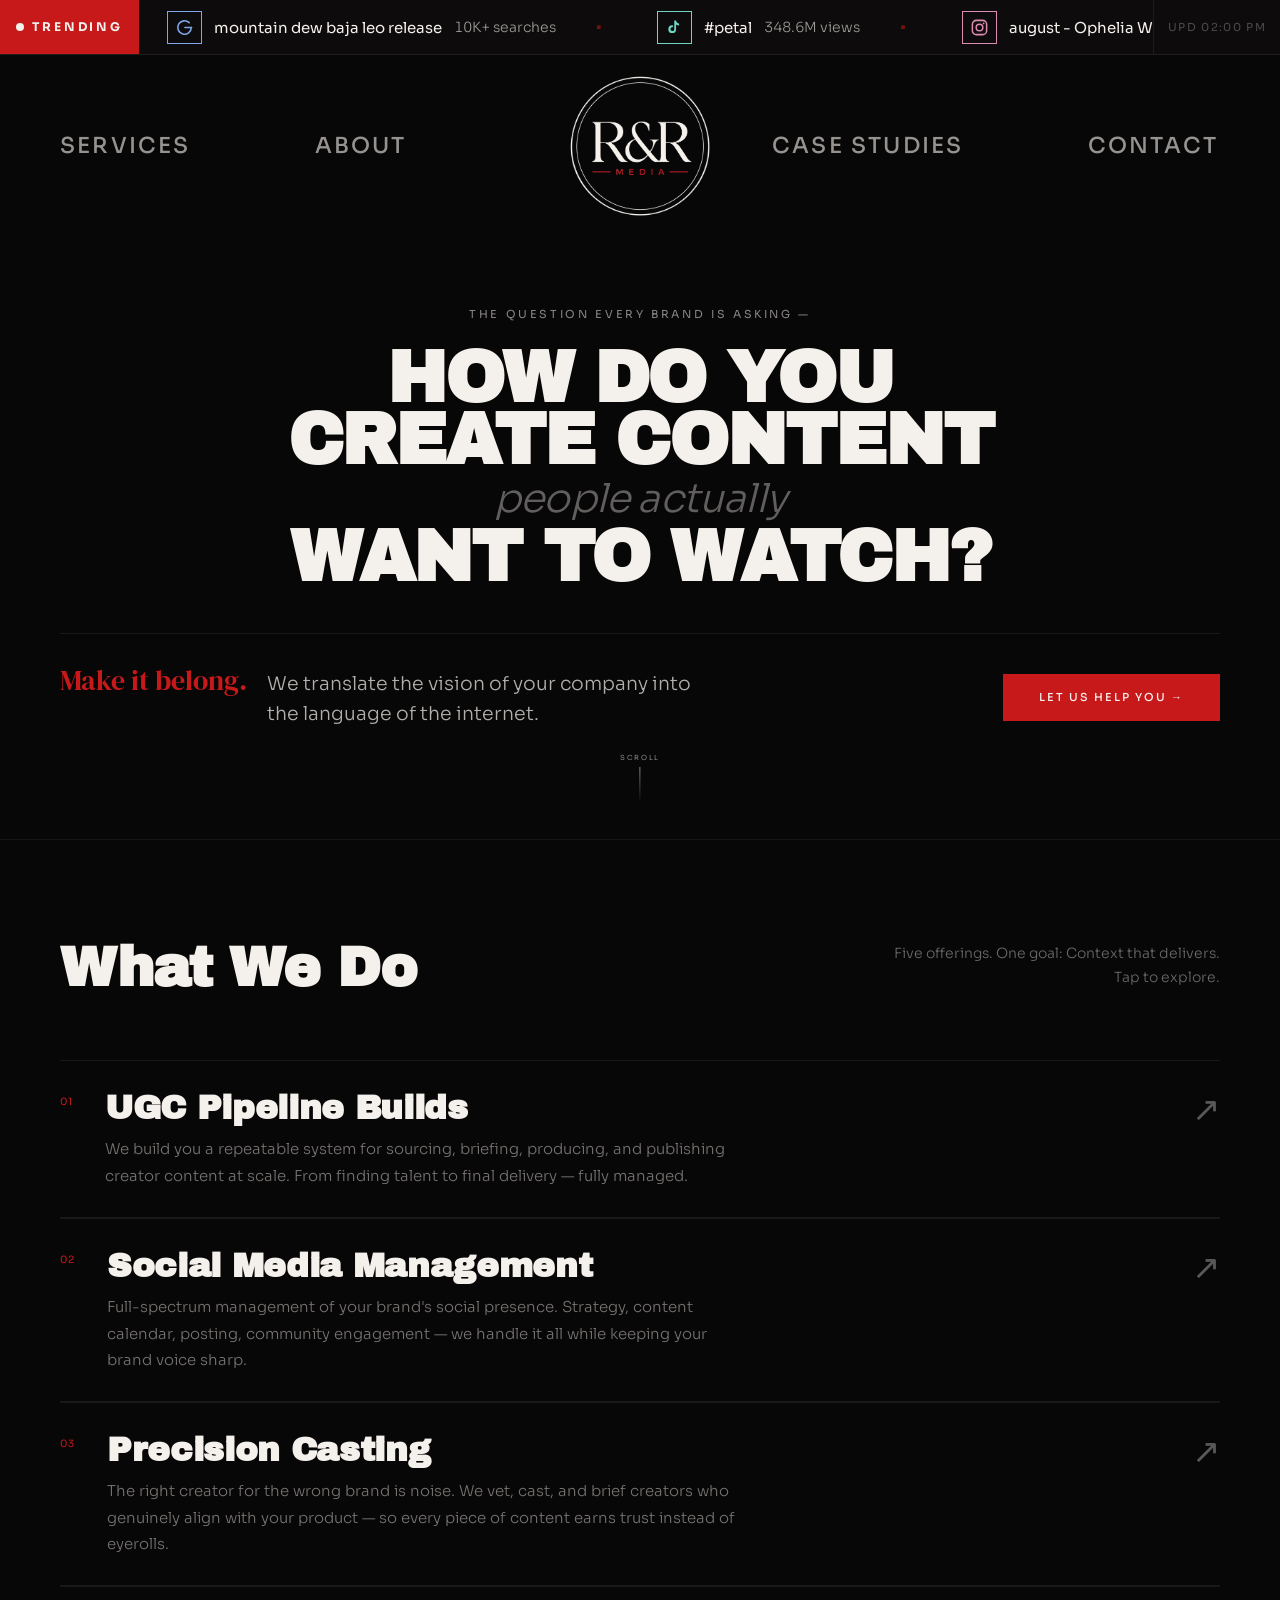
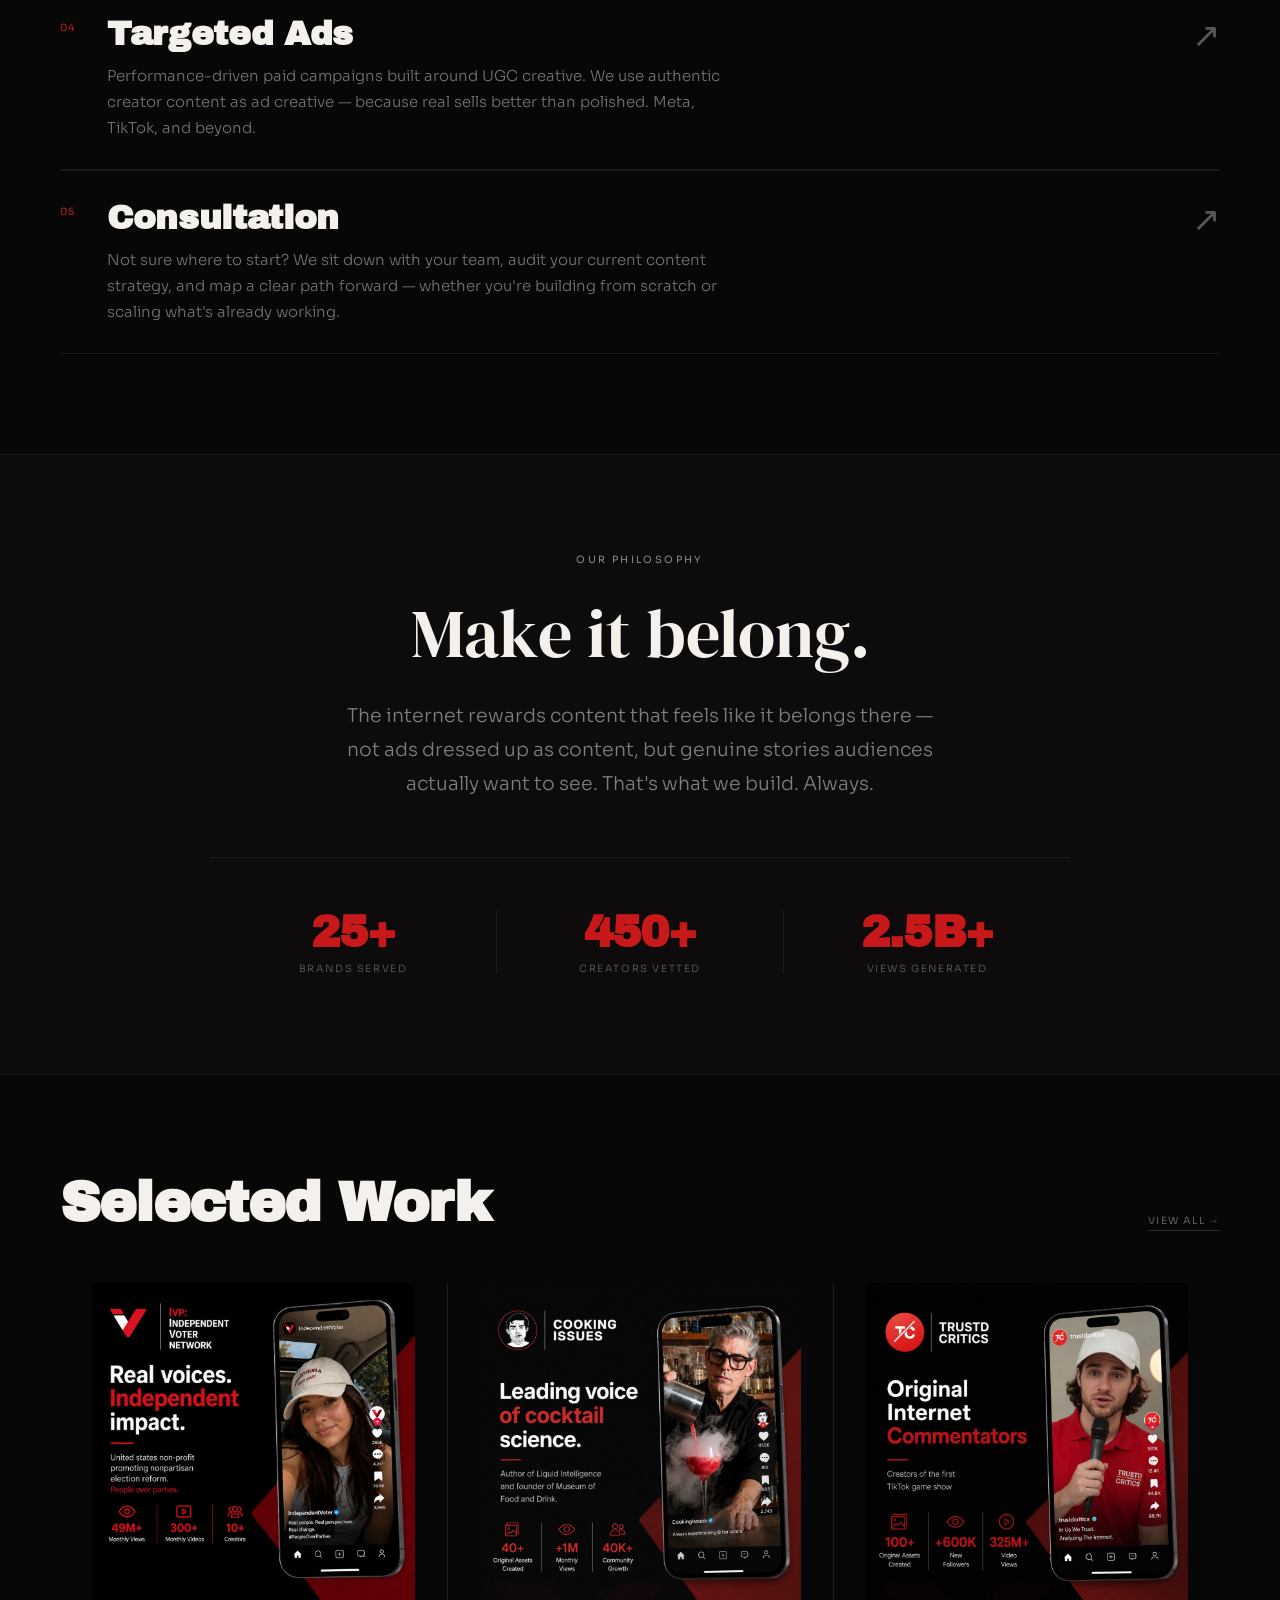
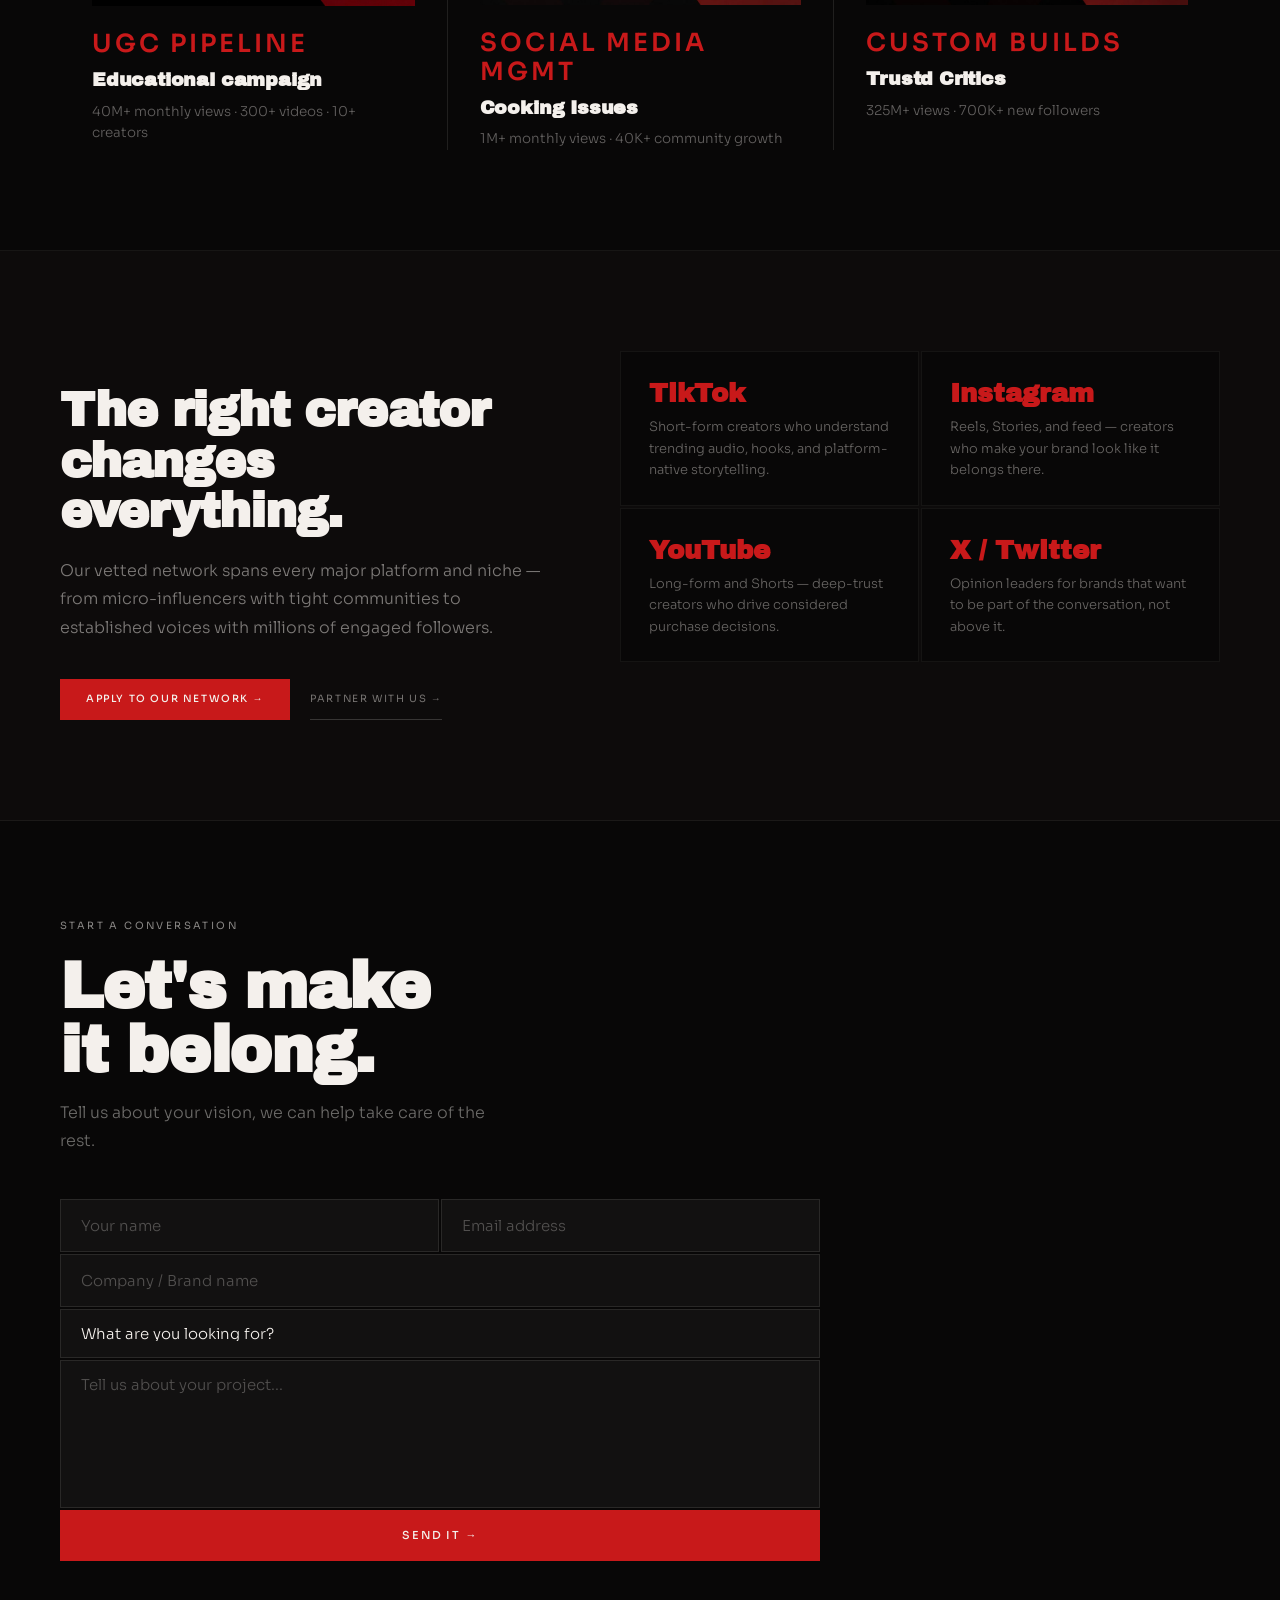
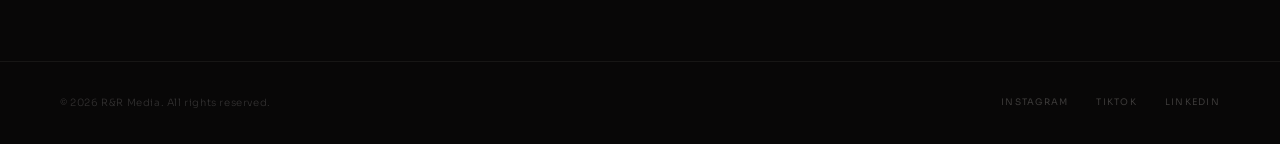
==== index2.html @ f245e3ba "Add files via upload" ====
<!DOCTYPE html>
<html lang="en">
<head>
<meta charset="utf-8">
<meta name="viewport" content="width=device-width, initial-scale=1">
<title>R&amp;R Media — Content people actually want to watch</title>
<meta name="description" content="R&amp;R Media builds UGC pipelines, manages social presence, casts creators, and runs performance ads for brands that want content people actually watch.">
<link rel="stylesheet" href="css/styles.css">
<link rel="stylesheet" href="css/home.css">
<link rel="stylesheet" href="css/home2.css">
</head>
<body>

<!-- ── Trending ticker (filled from trends/feed.json by js/app.js) ────────── -->
<div class="ttk-bar" role="marquee" aria-label="Trending topics ticker">
  <div class="ttk-label"><span class="ttk-dot"></span><span>TRENDING</span></div>
  <div class="ttk-window"><div class="ttk-track"></div></div>
  <div class="ttk-upd">LIVE</div>
</div>

<!-- ── Nav ────────────────────────────────────────────────────────────────── -->
<nav id="rr-nav">
  <div class="rr-navgrp">
    <a href="services.html" class="rrnav-link"><span class="rrnav-roll"><span>Services</span><span aria-hidden="true">Services</span></span></a>
    <a href="#about" class="rrnav-link"><span class="rrnav-roll"><span>About</span><span aria-hidden="true">About</span></span></a>
  </div>

  <a href="#home" class="rr-nav-logo" aria-label="R&amp;R Media — home">
    <img src="assets/rr-badge.png" alt="R&amp;R Media" class="rr-logo-static">
    <img src="assets/rr-badge-inv.png" alt="" class="rr-logo-inv">
    <img src="assets/rr-badge-flat.png" alt="" class="rr-logo-flat">
  </a>

  <div class="rr-navgrp">
    <a href="#work" class="rrnav-link"><span class="rrnav-roll"><span>Case Studies</span><span aria-hidden="true">Case Studies</span></span></a>
    <a href="#contact" class="rrnav-link"><span class="rrnav-roll"><span>Contact</span><span aria-hidden="true">Contact</span></span></a>
  </div>

  <button id="rr-menu-btn" aria-label="Menu">
    <span class="rr-bar"></span><span class="rr-bar"></span><span class="rr-bar"></span>
  </button>
</nav>

<div id="rr-mobile-menu">
  <a href="services.html" class="rr-mm-link">Services</a>
  <a href="#about" class="rr-mm-link">About</a>
  <a href="#work" class="rr-mm-link">Case Studies</a>
  <a href="#creators" class="rr-mm-link">Creators</a>
  <a href="#contact" class="rr-mm-link rr-mm-cta">Get in touch</a>
</div>

<div class="rr-navpad"></div>

<!-- ── Hero ───────────────────────────────────────────────────────────────── -->
<section id="home">
  <div class="hero-grid">
    <div>
      <div class="hero-statement" data-reveal>We translate</div>
      <div class="hero-statement" data-reveal data-d="1">the vision of your</div>
      <div class="hero-statement" data-reveal data-d="2">company into the</div>
      <div class="hero-statement" data-reveal data-d="3"><span class="ans-hi">language</span> of the <span class="ans-hi">internet.</span></div>
    </div>
  </div>

  <div class="rr-ansrow" data-reveal data-d="5">
    <div class="ans-copy">
      <span class="ans-lede">Make it belong.</span>
      <span class="ans-sub">Content people actually want to watch &mdash; built, cast, and managed end to end.</span>
    </div>
    <a href="#contact" class="btn-red">Let us help you →</a>
  </div>

  <div class="scroll-cue"><span>Scroll</span><i></i></div>
</section>

<!-- ── Services ───────────────────────────────────────────────────────────── -->
<section id="services" class="sec">
  <div class="sec-head" data-reveal>
    <h2>What We Do</h2>
    <p>Five offerings. One goal: Context that delivers.<br>Tap to explore.</p>
  </div>

  <a href="services.html#ugc-pipeline" class="svc-link">
    <div class="svc-row" data-reveal>
      <span class="svc-num">01</span>
      <div style="flex:1;">
        <div class="svc-title">UGC Pipeline Builds</div>
        <div class="svc-desc">We build you a repeatable system for sourcing, briefing, producing, and publishing creator content at scale. From finding talent to final delivery — fully managed.
          <span class="svc-tap">Tap to explore <span style="font-size:14px;">↗</span></span>
        </div>
      </div>
      <span class="svc-arrow">↗</span>
    </div>
  </a>

  <a href="services.html#social-media" class="svc-link">
    <div class="svc-row" data-reveal data-d="1">
      <span class="svc-num">02</span>
      <div style="flex:1;">
        <div class="svc-title">Social Media Management</div>
        <div class="svc-desc">Full-spectrum management of your brand's social presence. Strategy, content calendar, posting, community engagement — we handle it all while keeping your brand voice sharp.
          <span class="svc-tap">Tap to explore <span style="font-size:14px;">↗</span></span>
        </div>
      </div>
      <span class="svc-arrow">↗</span>
    </div>
  </a>

  <a href="services.html#casting" class="svc-link">
    <div class="svc-row" data-reveal data-d="2">
      <span class="svc-num">03</span>
      <div style="flex:1;">
        <div class="svc-title">Precision Casting</div>
        <div class="svc-desc">The right creator for the wrong brand is noise. We vet, cast, and brief creators who genuinely align with your product — so every piece of content earns trust instead of eyerolls.
          <span class="svc-tap">Tap to explore <span style="font-size:14px;">↗</span></span>
        </div>
      </div>
      <span class="svc-arrow">↗</span>
    </div>
  </a>

  <a href="services.html#targeted-ads" class="svc-link">
    <div class="svc-row" data-reveal data-d="3">
      <span class="svc-num">04</span>
      <div style="flex:1;">
        <div class="svc-title">Targeted Ads</div>
        <div class="svc-desc">Performance-driven paid campaigns built around UGC creative. We use authentic creator content as ad creative — because real sells better than polished. Meta, TikTok, and beyond.
          <span class="svc-tap">Tap to explore <span style="font-size:14px;">↗</span></span>
        </div>
      </div>
      <span class="svc-arrow">↗</span>
    </div>
  </a>

  <a href="services.html#consultation" class="svc-link">
    <div class="svc-row" data-reveal data-d="4">
      <span class="svc-num">05</span>
      <div style="flex:1;">
        <div class="svc-title">Consultation</div>
        <div class="svc-desc">Not sure where to start? We sit down with your team, audit your current content strategy, and map a clear path forward — whether you're building from scratch or scaling what's already working.
          <span class="svc-tap">Tap to explore <span style="font-size:14px;">↗</span></span>
        </div>
      </div>
      <span class="svc-arrow">↗</span>
    </div>
  </a>
</section>

<!-- ── Manifesto ──────────────────────────────────────────────────────────── -->
<section id="about" class="sec sec--panel">
  <div class="manifesto">
    <div class="eyebrow" data-reveal style="margin-bottom:32px;">Our Philosophy</div>
    <div class="rr-mhead" data-reveal data-d="1">Make it belong.</div>
    <div class="manifesto-body" data-reveal data-d="2">The internet rewards content that feels like it belongs there — not ads dressed up as content, but genuine stories audiences actually want to see. That's what we build. Always.</div>
    <div class="rr-stats" data-reveal data-d="3">
      <div><div class="stat-n">25+</div><div class="stat-l">Brands Served</div></div>
      <div><div class="stat-n">450+</div><div class="stat-l">Creators Vetted</div></div>
      <div><div class="stat-n">2.5B+</div><div class="stat-l">Views Generated</div></div>
    </div>
  </div>
</section>

<!-- ── Selected work ──────────────────────────────────────────────────────── -->
<section id="work" class="sec">
  <div class="work-head" data-reveal>
    <h2>Selected Work</h2>
    <a href="#contact" class="work-all">View all →</a>
  </div>

  <div class="rr-wgrid">
    <div class="work-card" data-reveal>
      <div class="work-shot"><img src="assets/work-ivp.jpg" alt="IVP — every voter deserves a voice that matters"></div>
      <div class="work-meta">
        <div class="work-kicker">UGC Pipeline</div>
        <div class="work-name">Educational campaign</div>
        <div class="work-stats">40M+ monthly views · 300+ videos · 10+ creators</div>
      </div>
    </div>

    <div class="work-card" data-reveal data-d="1">
      <div class="work-shot"><img src="assets/work-cooking-issues.jpg" alt="Cooking Issues — leading voice of cocktail science"></div>
      <div class="work-meta">
        <div class="work-kicker">Social Media Mgmt</div>
        <div class="work-name">Cooking Issues</div>
        <div class="work-stats">1M+ monthly views · 40K+ community growth</div>
      </div>
    </div>

    <div class="work-card" data-reveal data-d="2">
      <div class="work-shot"><img src="assets/work-trustd-critics.jpg" alt="Trustd Critics — original internet commentators"></div>
      <div class="work-meta">
        <div class="work-kicker">Custom Builds</div>
        <div class="work-name">Trustd Critics</div>
        <div class="work-stats">325M+ views · 700K+ new followers</div>
      </div>
    </div>
  </div>
</section>

<!-- ── Creator network ────────────────────────────────────────────────────── -->
<section id="creators" class="sec sec--panel">
  <div class="rr-creators">
    <div class="creators-copy">
      <div class="eyebrow" data-reveal style="margin-bottom:24px;">Creator Network</div>
      <div class="creators-head" data-reveal data-d="1">The right creator<br>changes everything.</div>
      <div class="creators-body" data-reveal data-d="2">Our vetted network spans every major platform and niche — from micro-influencers with tight communities to established voices with millions of engaged followers.</div>
      <div class="creators-cta" data-reveal data-d="3">
        <a href="#contact" data-audience="creator" class="btn-red btn-red--sm">Apply to our network →</a>
        <a href="#contact" data-audience="creator" class="btn-ghost">Partner with us →</a>
      </div>
    </div>

    <div class="rr-pgrid" data-reveal>
      <div class="platform-tile">
        <h3>TikTok</h3>
        <p>Short-form creators who understand trending audio, hooks, and platform-native storytelling.</p>
      </div>
      <div class="platform-tile">
        <h3>Instagram</h3>
        <p>Reels, Stories, and feed — creators who make your brand look like it belongs there.</p>
      </div>
      <div class="platform-tile">
        <h3>YouTube</h3>
        <p>Long-form and Shorts — deep-trust creators who drive considered purchase decisions.</p>
      </div>
      <div class="platform-tile">
        <h3>X / Twitter</h3>
        <p>Opinion leaders for brands that want to be part of the conversation, not above it.</p>
      </div>
    </div>
  </div>
</section>

<!-- ── Contact ────────────────────────────────────────────────────────────── -->
<section id="contact" class="sec">
  <div class="contact-wrap">
    <div class="eyebrow" id="ct-eyebrow" data-reveal>Start a conversation</div>
    <div class="contact-head" id="ct-head" data-reveal data-d="1">Let's make<br>it belong.</div>
    <div class="contact-body" id="ct-body" data-reveal data-d="2">Tell us about your vision, we can help take care of the rest.</div>

    <form id="contact-form" data-reveal data-d="3" method="post" action="#">
      <div class="rr-frow">
        <input type="text" id="ct-name" name="name" placeholder="Your name">
        <input type="email" name="email" placeholder="Email address">
      </div>
      <input type="text" id="ct-org" name="company" placeholder="Company / Brand name">
      <select id="ct-select" name="interest">
        <option value="" disabled selected>What are you looking for?</option>
        <option>UGC Pipeline Build</option>
        <option>Social Media Management</option>
        <option>Precision Casting</option>
        <option>Targeted Ads</option>
        <option>Consultation</option>
        <option>Something else</option>
      </select>
      <textarea id="ct-message" name="message" placeholder="Tell us about your project..."></textarea>

      <!-- Which CTA sent them here — filled by js/app.js -->
      <input type="hidden" id="lead_cta" name="lead_cta">
      <input type="hidden" id="lead_section" name="lead_section">
      <input type="hidden" id="lead_page" name="lead_page">
      <input type="hidden" id="lead_clicked_at" name="lead_clicked_at">
      <input type="hidden" id="lead_entry" name="lead_entry">
      <input type="hidden" id="lead_audience" name="lead_audience" value="brand">

      <button type="submit" id="ct-submit" class="btn-red">Send it →</button>
    </form>
  </div>
</section>

<!-- ── Footer ─────────────────────────────────────────────────────────────── -->
<footer>
  <span class="footer-copy">© 2026 R&amp;R Media. All rights reserved.</span>
  <div class="footer-social">
    <a href="#">Instagram</a>
    <a href="#">TikTok</a>
    <a href="#">LinkedIn</a>
  </div>
</footer>

<script src="js/ab.js"></script>
<script src="js/app.js"></script>
</body>
</html>
---- css/styles.css ----
/* ==========================================================================
   R&R Media — shared styles (base, ticker, nav, reveal, forms)
   Fonts: Archivo Black (display), Sora (UI/body), DM Serif Display (accent)
   Palette: #080707 bg · #0D0B0B panel · #F4F0EC text · #C8191A red
   ========================================================================== */

@import url('https://fonts.googleapis.com/css2?family=Archivo+Black&family=Sora:wght@300;400;500;600;700;800&family=DM+Serif+Display&display=swap');

*, *::before, *::after { margin: 0; padding: 0; box-sizing: border-box; }

html { scroll-behavior: smooth; }
body { background: #080707; color: #F4F0EC; overflow-x: hidden; }

/* Anchor targets clear the fixed ticker + nav */
section[id], .svc-item[id] { scroll-margin-top: 140px; }
@media (max-width: 767px) { section[id], .svc-item[id] { scroll-margin-top: 110px; } }

a { color: #C8191A; text-decoration: none; }
a:hover { color: #E01F20; }

/* ── Trending ticker ─────────────────────────────────────────────────────── */
.ttk-bar {
  position: fixed; top: 0; left: 0; right: 0; z-index: 200;
  display: flex; align-items: stretch; height: 55px;
  background: #0D0B0B; border-bottom: 1px solid rgba(244,240,236,0.08); overflow: hidden;
}
.ttk-label {
  display: flex; align-items: center; gap: 8px; padding: 0 16px;
  background: #C8191A; flex-shrink: 0; z-index: 2;
  font: 700 12px/1 'Sora', sans-serif; letter-spacing: 0.24em; color: #F4F0EC;
}
.ttk-dot { width: 8px; height: 8px; border-radius: 50%; background: #F4F0EC; animation: ttkPulse 1.6s ease-in-out infinite; }
.ttk-window { position: relative; flex: 1; overflow: hidden; }
.ttk-track {
  position: absolute; top: 0; left: 0; height: 100%;
  display: flex; align-items: center; white-space: nowrap; will-change: transform;
  animation: tickerMove 60s linear infinite;
}
.ttk-item { display: inline-flex; align-items: center; gap: 12px; padding: 0 28px; text-decoration: none; color: #F4F0EC; }
.ttk-icon { display: inline-flex; align-items: center; justify-content: center; padding: 6px 7px; border: 1px solid currentColor; }
.ttk-title { font: 400 15px/1 'Sora', sans-serif; color: #F4F0EC; transition: color 0.2s; }
.ttk-traffic { font: 300 14px/1 'Sora', sans-serif; color: rgba(244,240,236,0.62); font-variant-numeric: tabular-nums; }
.ttk-sep { color: rgba(200,25,26,0.55); font-size: 15px; padding-left: 28px; }
.ttk-upd {
  display: flex; align-items: center; padding: 0 14px; z-index: 2; background: #0D0B0B;
  border-left: 1px solid rgba(244,240,236,0.08); color: rgba(244,240,236,0.28);
  font: 400 11px/1 'Sora', sans-serif; letter-spacing: 0.12em; white-space: nowrap;
}
.ttk-bar:hover .ttk-track { animation-play-state: paused; }
.ttk-item:hover .ttk-title { color: #C8191A; }
@keyframes tickerMove { from { transform: translateX(0); } to { transform: translateX(-50%); } }
@keyframes ttkPulse { 0%, 100% { opacity: 1; } 50% { opacity: 0.25; } }
@media (max-width: 640px) { .ttk-upd { display: none; } }
@media (prefers-reduced-motion: reduce) { .ttk-track, .ttk-dot { animation: none !important; } }

/* ── Nav ─────────────────────────────────────────────────────────────────── */
#rr-nav {
  position: fixed; top: 55px; left: 0; right: 0; z-index: 50;
  display: grid; grid-template-columns: 1fr 1fr auto 1fr 1fr; align-items: center;
  padding: 20px 60px; border-bottom: 1px solid transparent;
  background: transparent; backdrop-filter: none;
  transition: background 0.35s, backdrop-filter 0.35s, border-color 0.35s;
}
#rr-nav.rr-solid {
  background: rgba(8,7,7,0.96); backdrop-filter: blur(16px);
  border-bottom-color: rgba(244,240,236,0.06);
}
.rr-navgrp { display: contents; }
#rr-nav > .rr-navgrp > .rrnav-link { justify-self: center; }
#rr-nav > .rr-navgrp:first-of-type > .rrnav-link:first-child { justify-self: start; }
#rr-nav > .rr-navgrp:first-of-type > .rrnav-link:last-child { justify-self: start; }
#rr-nav > .rr-navgrp:last-of-type > .rrnav-link:first-child { justify-self: end; }
#rr-nav > .rr-navgrp:last-of-type > .rrnav-link:last-child { justify-self: end; }

.rrnav-link { white-space: nowrap; font: 500 22px/1 'Sora', sans-serif; letter-spacing: 0.1em; text-transform: uppercase; text-decoration: none; }
.rrnav-roll { position: relative; display: inline-block; overflow: hidden; height: 1em; line-height: 1; vertical-align: bottom; padding-right: 2px; }
.rrnav-roll span { display: block; color: rgba(244,240,236,0.6); transition: transform 0.44s cubic-bezier(0.76,0,0.24,1); }
.rrnav-roll span:last-child { position: absolute; top: 100%; left: 0; color: #C8191A; }
.rrnav-link:hover .rrnav-roll span { transform: translateY(-100%); }

.rrnav-btn {
  font: 500 16px/1 'Sora', sans-serif; letter-spacing: 0.1em; text-transform: uppercase;
  color: #F4F0EC; background: #C8191A; padding: 12px 26px; text-decoration: none;
  display: inline-block; box-shadow: inset 0 0 0 1px #C8191A;
  transition: background 0.2s, color 0.2s, box-shadow 0.2s;
}
.rrnav-btn:hover { background: #F4F0EC; color: #C8191A; }
.rrnav-btn:active { transform: scale(0.97); }

/* Centre badge: full ring at rest, ringless wordmark once scrolling starts */
.rr-nav-logo {
  position: relative; display: block; width: 142px; height: 142px; flex-shrink: 0;
  text-decoration: none; user-select: none;
  transition: width 0.35s cubic-bezier(0.2,0.7,0.2,1), height 0.35s cubic-bezier(0.2,0.7,0.2,1);
}
.rr-nav-logo img { position: absolute; inset: 0; width: 100%; height: 100%; object-fit: contain; }
.rr-logo-static { z-index: 2; transition: opacity 0.3s ease; }
.rr-logo-inv { z-index: 3; opacity: 0; transition: opacity 0.3s ease; }
.rr-logo-flat { z-index: 4; opacity: 0; transition: opacity 0.3s ease; pointer-events: none; }
.rr-nav-logo:hover .rr-logo-static { opacity: 0; }
.rr-nav-logo:hover .rr-logo-inv { opacity: 1; }
#rr-nav.rr-shrunk .rr-nav-logo { width: 95px; height: 53px; }
#rr-nav.rr-shrunk .rr-logo-static, #rr-nav.rr-shrunk .rr-logo-inv { opacity: 0; }
#rr-nav.rr-shrunk .rr-logo-flat { opacity: 1; }

#rr-menu-btn {
  display: none; flex-direction: column; justify-content: center; gap: 5px;
  width: 32px; height: 32px; background: none; border: none; cursor: pointer; padding: 0;
}
#rr-menu-btn .rr-bar { display: block; width: 24px; height: 2px; background: #F4F0EC; transition: transform 0.3s, opacity 0.3s; }
#rr-menu-btn.is-open .rr-bar:nth-child(1) { transform: translateY(7px) rotate(45deg); }
#rr-menu-btn.is-open .rr-bar:nth-child(2) { opacity: 0; }
#rr-menu-btn.is-open .rr-bar:nth-child(3) { transform: translateY(-7px) rotate(-45deg); }

#rr-mobile-menu {
  position: fixed; inset: 0; z-index: 49; background: rgba(8,7,7,0.98); backdrop-filter: blur(20px);
  display: flex; flex-direction: column; align-items: center; justify-content: center; gap: 8px;
  opacity: 0; pointer-events: none; transition: opacity 0.3s ease;
}
#rr-mobile-menu.is-open { opacity: 1; pointer-events: auto; }
.rr-mm-link { font: 900 34px/1.3 'Archivo Black', sans-serif; color: #F4F0EC; text-decoration: none; letter-spacing: -0.01em; transition: color 0.2s; }
.rr-mm-link:hover { color: #C8191A; }
.rr-mm-cta { margin-top: 20px; font: 500 12px/1 'Sora', sans-serif; letter-spacing: 0.16em; text-transform: uppercase; color: #F4F0EC; background: #C8191A; padding: 18px 40px; }

@media (max-width: 1250px) {
  #rr-nav { padding: 14px 20px; display: flex; justify-content: center; }
  #rr-menu-btn { position: absolute; right: 20px; top: 50%; transform: translateY(-50%); }
  .rr-navgrp { display: none !important; }
  .rr-nav-logo { width: 105px; height: 105px; }
  #rr-nav.rr-shrunk .rr-nav-logo { width: 71px; height: 40px; }
  #rr-menu-btn { display: flex; }
}

/* Space under the fixed ticker + nav */
.rr-navpad { height: 120px; flex-shrink: 0; }

/* ── Scroll reveal ───────────────────────────────────────────────────────── */
[data-reveal] { opacity: 0; transform: translateY(24px); transition: opacity 0.85s ease, transform 0.85s ease; }
[data-reveal].revealed { opacity: 1; transform: translateY(0); }
[data-reveal][data-d="1"] { transition-delay: 0.1s; }
[data-reveal][data-d="2"] { transition-delay: 0.2s; }
[data-reveal][data-d="3"] { transition-delay: 0.3s; }
[data-reveal][data-d="4"] { transition-delay: 0.4s; }
[data-reveal][data-d="5"] { transition-delay: 0.5s; }
@media (prefers-reduced-motion: reduce) {
  [data-reveal] { opacity: 1 !important; transform: none !important; transition: none !important; }
}

/* ── Buttons, forms, footer ──────────────────────────────────────────────── */
.btn-red {
  font: 500 11px/1 'Sora', sans-serif; letter-spacing: 0.18em; text-transform: uppercase;
  color: #F4F0EC; background: #C8191A; padding: 18px 36px; text-decoration: none;
  display: inline-flex; align-items: center; justify-content: center;
  width: auto; white-space: nowrap; border: none; cursor: pointer;
  transition: background 0.2s, transform 0.15s;
}
.btn-red:hover { background: #E01F20; color: #F4F0EC; }
.btn-red:active { transform: scale(0.97); }

input, textarea, select {
  background: rgba(244,240,236,0.04); border: 1px solid rgba(244,240,236,0.1); color: #F4F0EC;
  font: 300 15px/1 'Sora', sans-serif; padding: 16px 20px; width: 100%;
  outline: none; appearance: none; border-radius: 0; transition: border-color 0.2s;
}
input:focus, textarea:focus, select:focus { border-color: rgba(200,25,26,0.5); }
input::placeholder, textarea::placeholder { color: rgba(244,240,236,0.28); }
select option { background: #0F0D0D; color: #F4F0EC; }

footer { padding: 36px 60px; display: flex; align-items: center; justify-content: space-between; gap: 24px; }
.footer-mark { font: 400 14px/1 'DM Serif Display', serif; color: rgba(244,240,236,0.35); }
.footer-mark .flip { display: inline-block; transform: scaleX(-1); }
.footer-copy { font: 300 10px/1 'Sora', sans-serif; color: rgba(244,240,236,0.18); letter-spacing: 0.06em; }
.footer-social { display: flex; gap: 28px; }
.footer-social a {
  font: 400 9px/1 'Sora', sans-serif; letter-spacing: 0.14em; text-transform: uppercase;
  color: rgba(244,240,236,0.22); text-decoration: none; transition: color 0.2s;
}
.footer-social a:hover { color: #F4F0EC; }

@media (max-width: 767px) {
  footer { flex-direction: column; align-items: flex-start; gap: 16px; padding: 24px 20px; }
}
---- css/home.css ----
/* ==========================================================================
   R&R Media — home page styles
   ========================================================================== */

/* ── Hero ────────────────────────────────────────────────────────────────── */
#home {
  min-height: calc(100vh - 180px);
  display: flex; flex-direction: column; justify-content: center;
  padding: 140px 60px 60px; position: relative;
  border-bottom: 1px solid rgba(244,240,236,0.06);
}
.hero-grid { display: block; text-align: center; }
.hero-eyebrow {
  font: 400 11px/1 'Sora', sans-serif; letter-spacing: 0.24em; text-transform: uppercase;
  color: rgba(244,240,236,0.55); margin-bottom: 28px;
}
.rr-h1 {
  font: 900 clamp(48px,5.6vw,132px)/0.86 'Archivo Black', sans-serif;
  color: #F4F0EC; letter-spacing: -0.03em; text-transform: uppercase;
}
.rr-italic {
  font: 300 clamp(28px,3.1vw,74px)/0.9 'Sora', sans-serif;
  color: rgba(244,240,236,0.38); letter-spacing: -0.02em; font-style: italic; margin-top: 10px;
}

.rr-ansrow {
  margin-top: 44px; display: flex; align-items: center; justify-content: space-between;
  padding-top: 32px; border-top: 1px solid rgba(244,240,236,0.08);
}
.rr-ansrow .ans-copy { display: flex; align-items: baseline; gap: 20px; flex-wrap: wrap; }
.ans-lede { font: 400 28px/1 'DM Serif Display', serif; color: #C8191A; }
.ans-sub { font: 300 19px/1.6 'Sora', sans-serif; color: rgba(244,240,236,0.72); max-width: 430px; }

.scroll-cue {
  position: absolute; bottom: 36px; left: 50%; transform: translateX(-50%);
  display: flex; flex-direction: column; align-items: center; gap: 6px; pointer-events: none;
}
.scroll-cue span { font: 400 7px/1 'Sora', sans-serif; letter-spacing: 0.22em; text-transform: uppercase; color: rgba(244,240,236,0.55); }
.scroll-cue i { width: 1px; height: 36px; background: linear-gradient(to bottom, rgba(244,240,236,0.55), transparent); }

/* ── Section furniture ───────────────────────────────────────────────────── */
.sec { padding: 100px 60px; border-bottom: 1px solid rgba(244,240,236,0.06); }
.sec--panel { background: #0D0B0B; }
.sec-head { display: flex; align-items: flex-end; justify-content: space-between; gap: 40px; margin-bottom: 64px; }
.sec-head h2 { font: 900 56px/1 'Archivo Black', sans-serif; color: #F4F0EC; letter-spacing: -0.02em; }
.sec-head p { font: 300 14px/1.7 'Sora', sans-serif; color: rgba(244,240,236,0.42); max-width: 360px; text-align: right; padding-bottom: 6px; }
.eyebrow { font: 400 10px/1 'Sora', sans-serif; letter-spacing: 0.24em; text-transform: uppercase; color: rgba(244,240,236,0.55); }

/* ── Services list ───────────────────────────────────────────────────────── */
.svc-link { text-decoration: none; display: block; }
.svc-row {
  padding: 28px 0; border-top: 1px solid rgba(244,240,236,0.07);
  display: flex; align-items: flex-start; gap: 32px;
  transition: opacity 0.2s; cursor: pointer;
}
.svc-row:last-of-type { border-bottom: 1px solid rgba(244,240,236,0.07); }
.svc-row:hover { opacity: 0.65; }
.svc-row:hover .svc-arrow { color: #C8191A; transform: translate(3px,-3px); }
.svc-num { font: 400 10px/1 'Sora', sans-serif; color: #C8191A; letter-spacing: 0.1em; flex-shrink: 0; padding-top: 8px; }
.svc-title { font: 900 34px/1.1 'Archivo Black', sans-serif; color: #F4F0EC; letter-spacing: -0.01em; margin-bottom: 10px; }
.svc-desc { font: 300 15px/1.75 'Sora', sans-serif; color: rgba(244,240,236,0.46); max-width: 640px; }
.svc-arrow { color: rgba(244,240,236,0.35); font-size: 34px; line-height: 1; flex-shrink: 0; padding-top: 4px; transition: color 0.2s, transform 0.25s; }
.svc-tap { display: none; }
@keyframes svcTapPulse { 0%,100% { opacity: 0.55; transform: translateX(0); } 50% { opacity: 1; transform: translateX(4px); } }
@media (max-width: 760px) {
  .svc-tap {
    display: inline-flex; align-items: center; gap: 7px; margin-top: 14px;
    font: 600 11px/1 'Sora', sans-serif; letter-spacing: 0.16em; text-transform: uppercase;
    color: #C8191A; animation: svcTapPulse 1.8s ease-in-out infinite;
  }
  .svc-arrow { display: none; }
}

/* ── Manifesto ───────────────────────────────────────────────────────────── */
.manifesto { max-width: 860px; margin: 0 auto; text-align: center; }
.rr-mhead { font: 400 68px/1.08 'DM Serif Display', serif; color: #F4F0EC; margin-bottom: 28px; }
.manifesto-body { font: 300 19px/1.8 'Sora', sans-serif; color: rgba(244,240,236,0.5); max-width: 600px; margin: 0 auto 56px; }
.rr-stats { display: flex; justify-content: center; border-top: 1px solid rgba(244,240,236,0.07); padding-top: 52px; }
.rr-stats > div { flex: 1; padding: 0 40px; border-right: 1px solid rgba(244,240,236,0.07); }
.rr-stats > div:last-child { border-right: none; }
.stat-n { font: 900 44px/1 'Archivo Black', sans-serif; color: #C8191A; letter-spacing: -0.02em; }
.stat-l { font: 400 10px/1 'Sora', sans-serif; letter-spacing: 0.16em; text-transform: uppercase; color: rgba(244,240,236,0.3); margin-top: 10px; }

/* ── Selected work ───────────────────────────────────────────────────────── */
.work-head { display: flex; align-items: flex-end; justify-content: space-between; margin-bottom: 52px; }
.work-head h2 { font: 900 56px/1 'Archivo Black', sans-serif; color: #F4F0EC; letter-spacing: -0.02em; }
.work-all {
  font: 400 10px/1 'Sora', sans-serif; letter-spacing: 0.14em; text-transform: uppercase;
  color: rgba(244,240,236,0.38); text-decoration: none; padding-bottom: 4px;
  border-bottom: 1px solid rgba(244,240,236,0.15);
}
.rr-wgrid { display: grid; grid-template-columns: 1fr 1fr 1fr; gap: 0; }
.work-card { display: flex; flex-direction: column; padding: 0 32px; transition: opacity 0.25s; cursor: pointer; }
.work-card:hover { opacity: 0.8; }
.work-shot { width: 100%; aspect-ratio: 1/1; display: flex; align-items: center; justify-content: center; overflow: hidden; }
.work-shot img { display: block; max-width: 100%; max-height: 100%; width: auto; height: auto; object-fit: contain; }
.work-meta { margin-top: 24px; }
.work-kicker { font: 600 25px/1.15 'Sora', sans-serif; letter-spacing: 0.12em; text-transform: uppercase; color: #C8191A; margin-bottom: 10px; }
.work-name { font: 900 19px/1.2 'Archivo Black', sans-serif; color: #F4F0EC; letter-spacing: -0.01em; }
.work-desc { font: 300 14px/1.5 'Sora', sans-serif; color: rgba(244,240,236,0.72); margin-top: 8px; }
.work-stats { font: 300 13.5px/1.55 'Sora', sans-serif; color: rgba(244,240,236,0.38); margin-top: 10px; }

@media (min-width: 1101px) {
  .rr-wgrid > .work-card:not(:first-child) { border-left: 1px solid rgba(244,240,236,0.1); }
}
@media (min-width: 768px) and (max-width: 1100px) {
  .rr-wgrid > .work-card:nth-child(2n) { border-left: 1px solid rgba(244,240,236,0.1); }
  .rr-wgrid > .work-card:nth-child(n+3) { border-top: 1px solid rgba(244,240,236,0.1); padding-top: 36px; margin-top: 36px; }
}
@media (max-width: 767px) {
  .rr-wgrid > .work-card:not(:first-child) { border-top: 1px solid rgba(244,240,236,0.1); padding-top: 36px; margin-top: 36px; }
}

/* ── Creator network ─────────────────────────────────────────────────────── */
.rr-creators { display: flex; gap: 80px; align-items: flex-start; }
.creators-copy { flex: 1; max-width: 480px; }
.creators-head { font: 900 48px/1.05 'Archivo Black', sans-serif; color: #F4F0EC; letter-spacing: -0.02em; margin-bottom: 20px; }
.creators-body { font: 300 16px/1.8 'Sora', sans-serif; color: rgba(244,240,236,0.48); margin-bottom: 36px; }
.creators-cta { display: flex; gap: 20px; flex-wrap: wrap; }
.btn-red--sm { font-size: 10px; letter-spacing: 0.16em; padding: 15px 26px; }
.btn-ghost {
  font: 400 10px/1 'Sora', sans-serif; letter-spacing: 0.16em; text-transform: uppercase;
  color: rgba(244,240,236,0.45); text-decoration: none; display: flex; align-items: center;
  padding: 15px 0; border-bottom: 1px solid rgba(244,240,236,0.18); transition: color 0.2s;
}
.btn-ghost:hover { color: #F4F0EC; }
.rr-pgrid { flex: 1; display: grid; grid-template-columns: 1fr 1fr; gap: 2px; }
.platform-tile {
  background: #080707; padding: 28px 28px 24px; border: 1px solid rgba(244,240,236,0.05);
  transition: border-color 0.2s; cursor: default;
}
.platform-tile:hover { border-color: rgba(200,25,26,0.35); }
.platform-tile h3 { font: 900 26px/1 'Archivo Black', sans-serif; color: #C8191A; margin-bottom: 10px; }
.platform-tile p { font: 300 13px/1.65 'Sora', sans-serif; color: rgba(244,240,236,0.4); }

/* ── Contact ─────────────────────────────────────────────────────────────── */
.contact-wrap { max-width: 760px; }
.contact-head { font: 900 64px/1 'Archivo Black', sans-serif; color: #F4F0EC; letter-spacing: -0.02em; margin: 24px 0 16px; }
.contact-body { font: 300 16px/1.75 'Sora', sans-serif; color: rgba(244,240,236,0.42); margin-bottom: 44px; max-width: 460px; }
#contact-form { display: flex; flex-direction: column; gap: 2px; }
.rr-frow { display: grid; grid-template-columns: 1fr 1fr; gap: 2px; }
#contact-form textarea { height: 148px; resize: none; }
#contact-form button { padding: 20px 28px; text-align: left; width: 100%; }

/* ── Responsive ──────────────────────────────────────────────────────────── */

@media (max-width: 767px) {
  #home { padding: 84px 20px 48px; min-height: auto; }
  .sec { padding: 64px 20px; }
  #about { padding: 72px 20px; }
  .rr-h1 { font-size: 40px; line-height: 0.9; }
  .rr-italic { font-size: 24px; }
  .rr-ansrow { flex-direction: column; align-items: flex-start; gap: 20px; }
  .rr-ansrow .btn-red { width: 100%; text-align: center; }
  .sec-head { flex-direction: column; align-items: flex-start; gap: 16px; }
  .sec-head p { text-align: left; }
  .sec-head h2, .work-head h2 { font-size: 34px; }
  .contact-head { font-size: 42px; }
  .rr-mhead { font-size: 40px; }
  .rr-stats { flex-direction: column; gap: 24px; align-items: center; }
  .rr-stats > div { border-right: none; }
  .rr-wgrid { grid-template-columns: 1fr; }
  .rr-creators { flex-direction: column; gap: 40px; }
  .rr-frow { grid-template-columns: 1fr; }
}
@media (min-width: 768px) and (max-width: 1100px) {
  #home { padding: 110px 40px 60px; }
  .sec { padding: 80px 40px; }
  #about { padding: 100px 40px; }
  .rr-h1 { font-size: 56px; }
  .rr-italic { font-size: 32px; }
  .rr-wgrid { grid-template-columns: 1fr 1fr; }
  .rr-creators { flex-direction: column; gap: 48px; }
  footer { padding: 32px 40px; }
}
---- css/home2.css ----
/* ==========================================================================
   R&R Media — home page, VARIANT B overrides
   Loads after home.css. Content is identical to variant A; only the
   presentation changes, so the A/B test measures layout, not copy.
   ========================================================================== */

/* ── Hero: left-aligned editorial split instead of centered stack ───────── */
#home {
  min-height: calc(100vh - 160px);
  padding: 120px 60px 52px;
}
.hero-grid { text-align: left; }
.hero-eyebrow {
  display: inline-flex; align-items: center; gap: 12px;
  margin-bottom: 22px; color: #C8191A;
}
.hero-eyebrow::before {
  content: ''; width: 44px; height: 1px; background: #C8191A;
}
.rr-h1 { font-size: clamp(44px, 6.4vw, 118px); letter-spacing: -0.035em; }
.rr-italic { font-size: clamp(26px, 3.4vw, 66px); color: rgba(244,240,236,0.45); }

/* answer row becomes a two-column statement block */
.rr-ansrow {
  margin-top: 52px; padding-top: 30px;
  display: grid; grid-template-columns: minmax(0, 1fr) auto;
  align-items: end; gap: 32px;
}
.rr-ansrow .ans-copy {
  display: grid; grid-template-columns: minmax(0, 1fr);
  gap: 10px; align-items: start;
}
.hero-statement {
  font: 300 clamp(34px, 5vw, 92px)/1.14 'Sora', sans-serif;
  text-transform: uppercase; letter-spacing: 0.005em; color: #F4F0EC;
}
.ans-hi { color: #C8191A; }
.ans-lede { font-size: 34px; line-height: 1.05; }
.ans-sub { font-size: 17px; max-width: 520px; }

/* ── Selected Work: two-up editorial rows, larger imagery ──────────────── */
.rr-wgrid {
  grid-template-columns: repeat(3, 1fr);
  grid-auto-rows: 1fr;
  gap: 0 1px;
  background: rgba(244,240,236,0.07);
}
.rr-wgrid > .work-card {
  background: #080707;
  padding: 0 26px 44px;
}
.work-card > div:first-child, .work-card img { border-radius: 2px; }
.work-meta { margin-top: 20px; }
.work-kicker { font-size: 21px; letter-spacing: 0.1em; }
.work-name { font-size: 24px; }
.work-stats { font-size: 14px; }

/* B stays 3-up wherever A goes 2-up, so A's row-2 stagger must not apply */
@media (min-width: 768px) and (max-width: 1100px) {
  .rr-wgrid > .work-card:nth-child(n+3) {
    border-top: none; padding-top: 0; margin-top: 0;
  }
}

@media (max-width: 900px) {
  #home { padding: 116px 24px 44px; }
  .rr-ansrow { grid-template-columns: 1fr; align-items: start; }
}

@media (max-width: 767px) {
  .rr-wgrid { grid-template-columns: 1fr; grid-auto-rows: auto; }
  .rr-wgrid > .work-card:not(:first-child) {
    border-top: 1px solid rgba(244,240,236,0.1); padding-top: 36px; margin-top: 36px;
  }
}
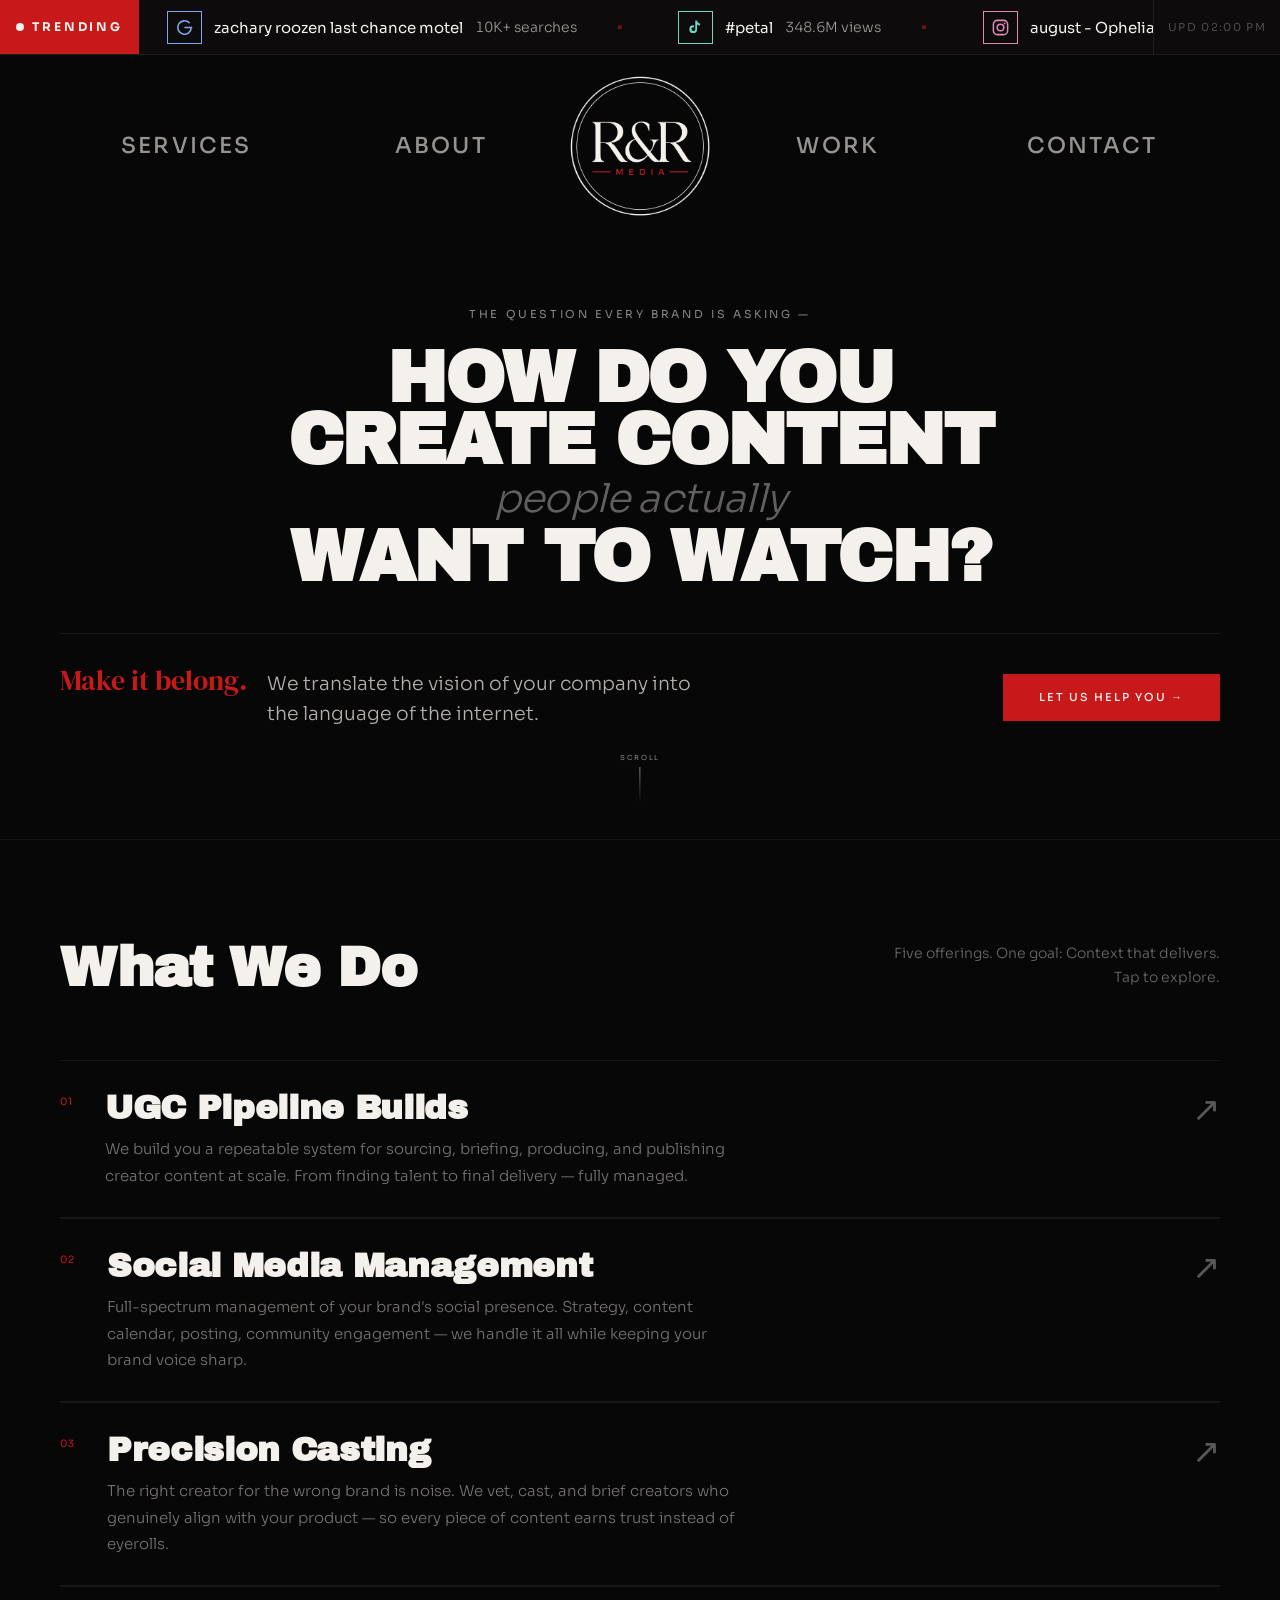
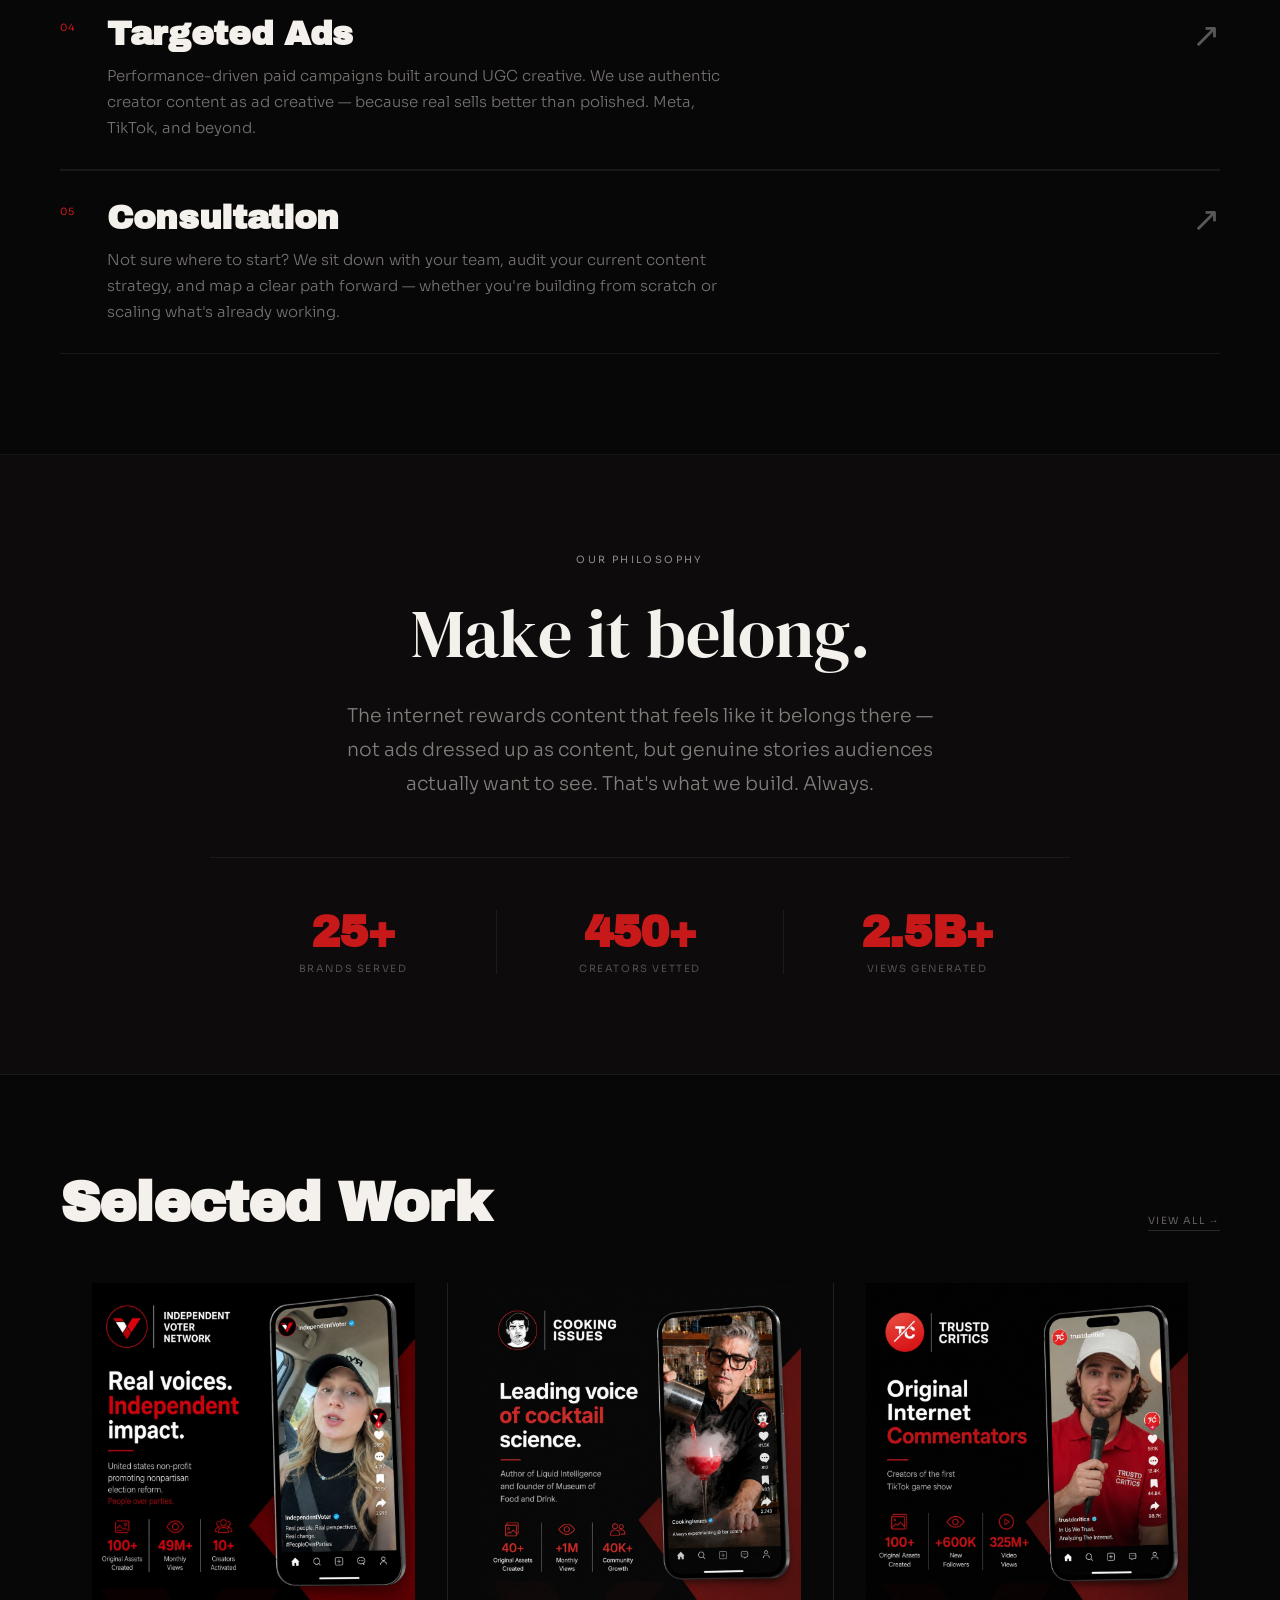
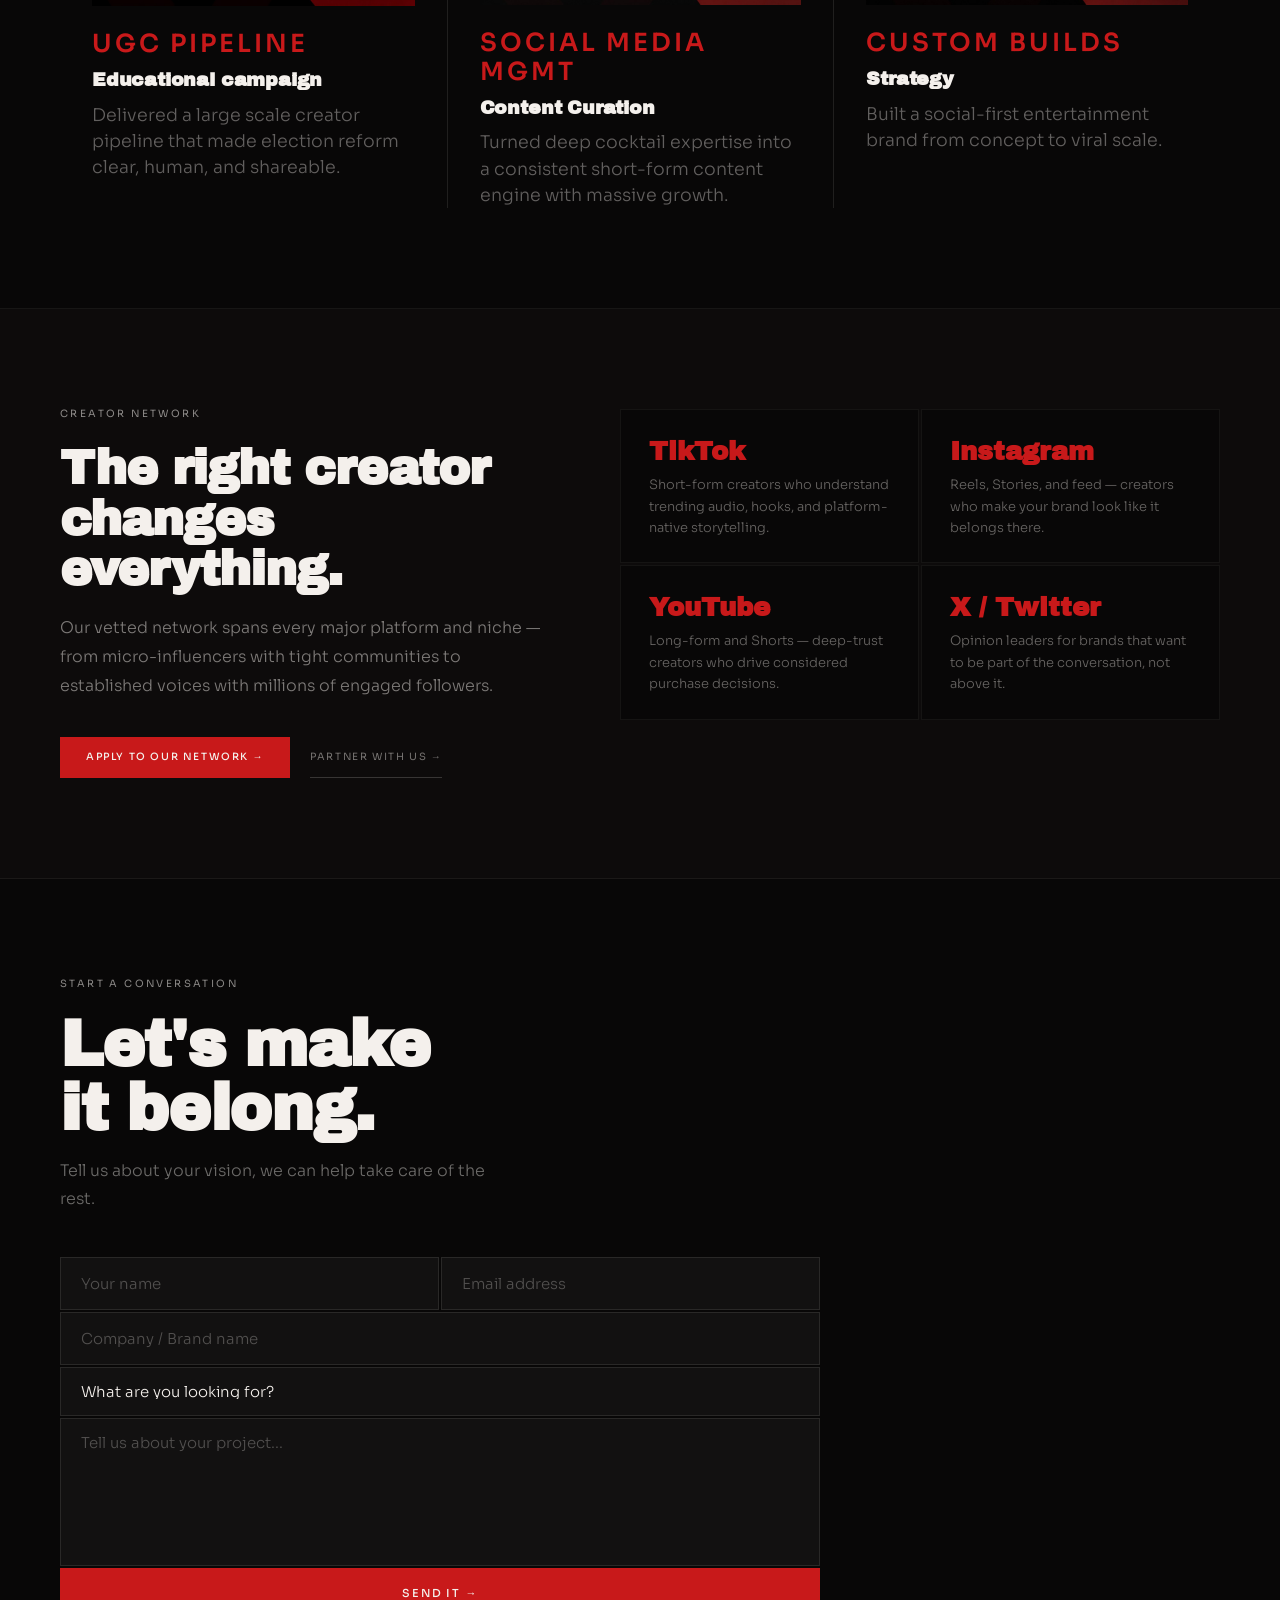
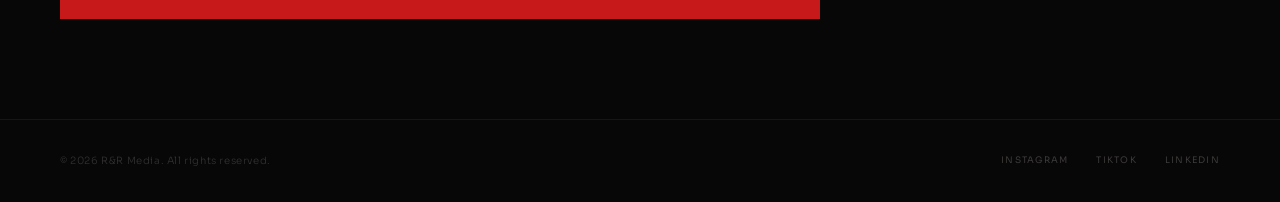
==== commit e52e47b3: "Add files via upload" ====
--- a/index2.html
+++ b/index2.html
@@ -21,7 +21,7 @@
 <!-- ── Nav ────────────────────────────────────────────────────────────────── -->
 <nav id="rr-nav">
   <div class="rr-navgrp">
-    <a href="services.html" class="rrnav-link"><span class="rrnav-roll"><span>Services</span><span aria-hidden="true">Services</span></span></a>
+    <a href="#services" class="rrnav-link"><span class="rrnav-roll"><span>Services</span><span aria-hidden="true">Services</span></span></a>
     <a href="#about" class="rrnav-link"><span class="rrnav-roll"><span>About</span><span aria-hidden="true">About</span></span></a>
   </div>
 
@@ -32,7 +32,7 @@
   </a>
 
   <div class="rr-navgrp">
-    <a href="#work" class="rrnav-link"><span class="rrnav-roll"><span>Case Studies</span><span aria-hidden="true">Case Studies</span></span></a>
+    <a href="#work" class="rrnav-link"><span class="rrnav-roll"><span>Work</span><span aria-hidden="true">Work</span></span></a>
     <a href="#contact" class="rrnav-link"><span class="rrnav-roll"><span>Contact</span><span aria-hidden="true">Contact</span></span></a>
   </div>
 
@@ -42,9 +42,9 @@
 </nav>
 
 <div id="rr-mobile-menu">
-  <a href="services.html" class="rr-mm-link">Services</a>
+  <a href="#services" class="rr-mm-link">Services</a>
   <a href="#about" class="rr-mm-link">About</a>
-  <a href="#work" class="rr-mm-link">Case Studies</a>
+  <a href="#work" class="rr-mm-link">Work</a>
   <a href="#creators" class="rr-mm-link">Creators</a>
   <a href="#contact" class="rr-mm-link rr-mm-cta">Get in touch</a>
 </div>
@@ -173,7 +173,7 @@
       <div class="work-meta">
         <div class="work-kicker">UGC Pipeline</div>
         <div class="work-name">Educational campaign</div>
-        <div class="work-stats">40M+ monthly views · 300+ videos · 10+ creators</div>
+        <div class="work-stats">Delivered a large scale creator pipeline that made election reform clear, human, and shareable.</div>
       </div>
     </div>
 
@@ -181,8 +181,8 @@
       <div class="work-shot"><img src="assets/work-cooking-issues.jpg" alt="Cooking Issues — leading voice of cocktail science"></div>
       <div class="work-meta">
         <div class="work-kicker">Social Media Mgmt</div>
-        <div class="work-name">Cooking Issues</div>
-        <div class="work-stats">1M+ monthly views · 40K+ community growth</div>
+        <div class="work-name">Content Curation</div>
+        <div class="work-stats">Turned deep cocktail expertise into a consistent short-form content engine with massive growth.</div>
       </div>
     </div>
 
@@ -190,8 +190,8 @@
       <div class="work-shot"><img src="assets/work-trustd-critics.jpg" alt="Trustd Critics — original internet commentators"></div>
       <div class="work-meta">
         <div class="work-kicker">Custom Builds</div>
-        <div class="work-name">Trustd Critics</div>
-        <div class="work-stats">325M+ views · 700K+ new followers</div>
+        <div class="work-name">Strategy</div>
+        <div class="work-stats">Built a social-first entertainment brand from concept to viral scale.</div>
       </div>
     </div>
   </div>
--- a/css/styles.css
+++ b/css/styles.css
@@ -67,10 +67,6 @@
 }
 .rr-navgrp { display: contents; }
 #rr-nav > .rr-navgrp > .rrnav-link { justify-self: center; }
-#rr-nav > .rr-navgrp:first-of-type > .rrnav-link:first-child { justify-self: start; }
-#rr-nav > .rr-navgrp:first-of-type > .rrnav-link:last-child { justify-self: start; }
-#rr-nav > .rr-navgrp:last-of-type > .rrnav-link:first-child { justify-self: end; }
-#rr-nav > .rr-navgrp:last-of-type > .rrnav-link:last-child { justify-self: end; }
 
 .rrnav-link { white-space: nowrap; font: 500 22px/1 'Sora', sans-serif; letter-spacing: 0.1em; text-transform: uppercase; text-decoration: none; }
 .rrnav-roll { position: relative; display: inline-block; overflow: hidden; height: 1em; line-height: 1; vertical-align: bottom; padding-right: 2px; }
--- a/css/home.css
+++ b/css/home.css
@@ -90,15 +90,14 @@
   border-bottom: 1px solid rgba(244,240,236,0.15);
 }
 .rr-wgrid { display: grid; grid-template-columns: 1fr 1fr 1fr; gap: 0; }
-.work-card { display: flex; flex-direction: column; padding: 0 32px; transition: opacity 0.25s; cursor: pointer; }
-.work-card:hover { opacity: 0.8; }
+.work-card { display: flex; flex-direction: column; padding: 0 32px; }
 .work-shot { width: 100%; aspect-ratio: 1/1; display: flex; align-items: center; justify-content: center; overflow: hidden; }
 .work-shot img { display: block; max-width: 100%; max-height: 100%; width: auto; height: auto; object-fit: contain; }
 .work-meta { margin-top: 24px; }
 .work-kicker { font: 600 25px/1.15 'Sora', sans-serif; letter-spacing: 0.12em; text-transform: uppercase; color: #C8191A; margin-bottom: 10px; }
 .work-name { font: 900 19px/1.2 'Archivo Black', sans-serif; color: #F4F0EC; letter-spacing: -0.01em; }
 .work-desc { font: 300 14px/1.5 'Sora', sans-serif; color: rgba(244,240,236,0.72); margin-top: 8px; }
-.work-stats { font: 300 13.5px/1.55 'Sora', sans-serif; color: rgba(244,240,236,0.38); margin-top: 10px; }
+.work-stats { font: 300 17.5px/1.5 'Sora', sans-serif; color: rgba(244,240,236,0.38); margin-top: 10px; }
 
 @media (min-width: 1101px) {
   .rr-wgrid > .work-card:not(:first-child) { border-left: 1px solid rgba(244,240,236,0.1); }
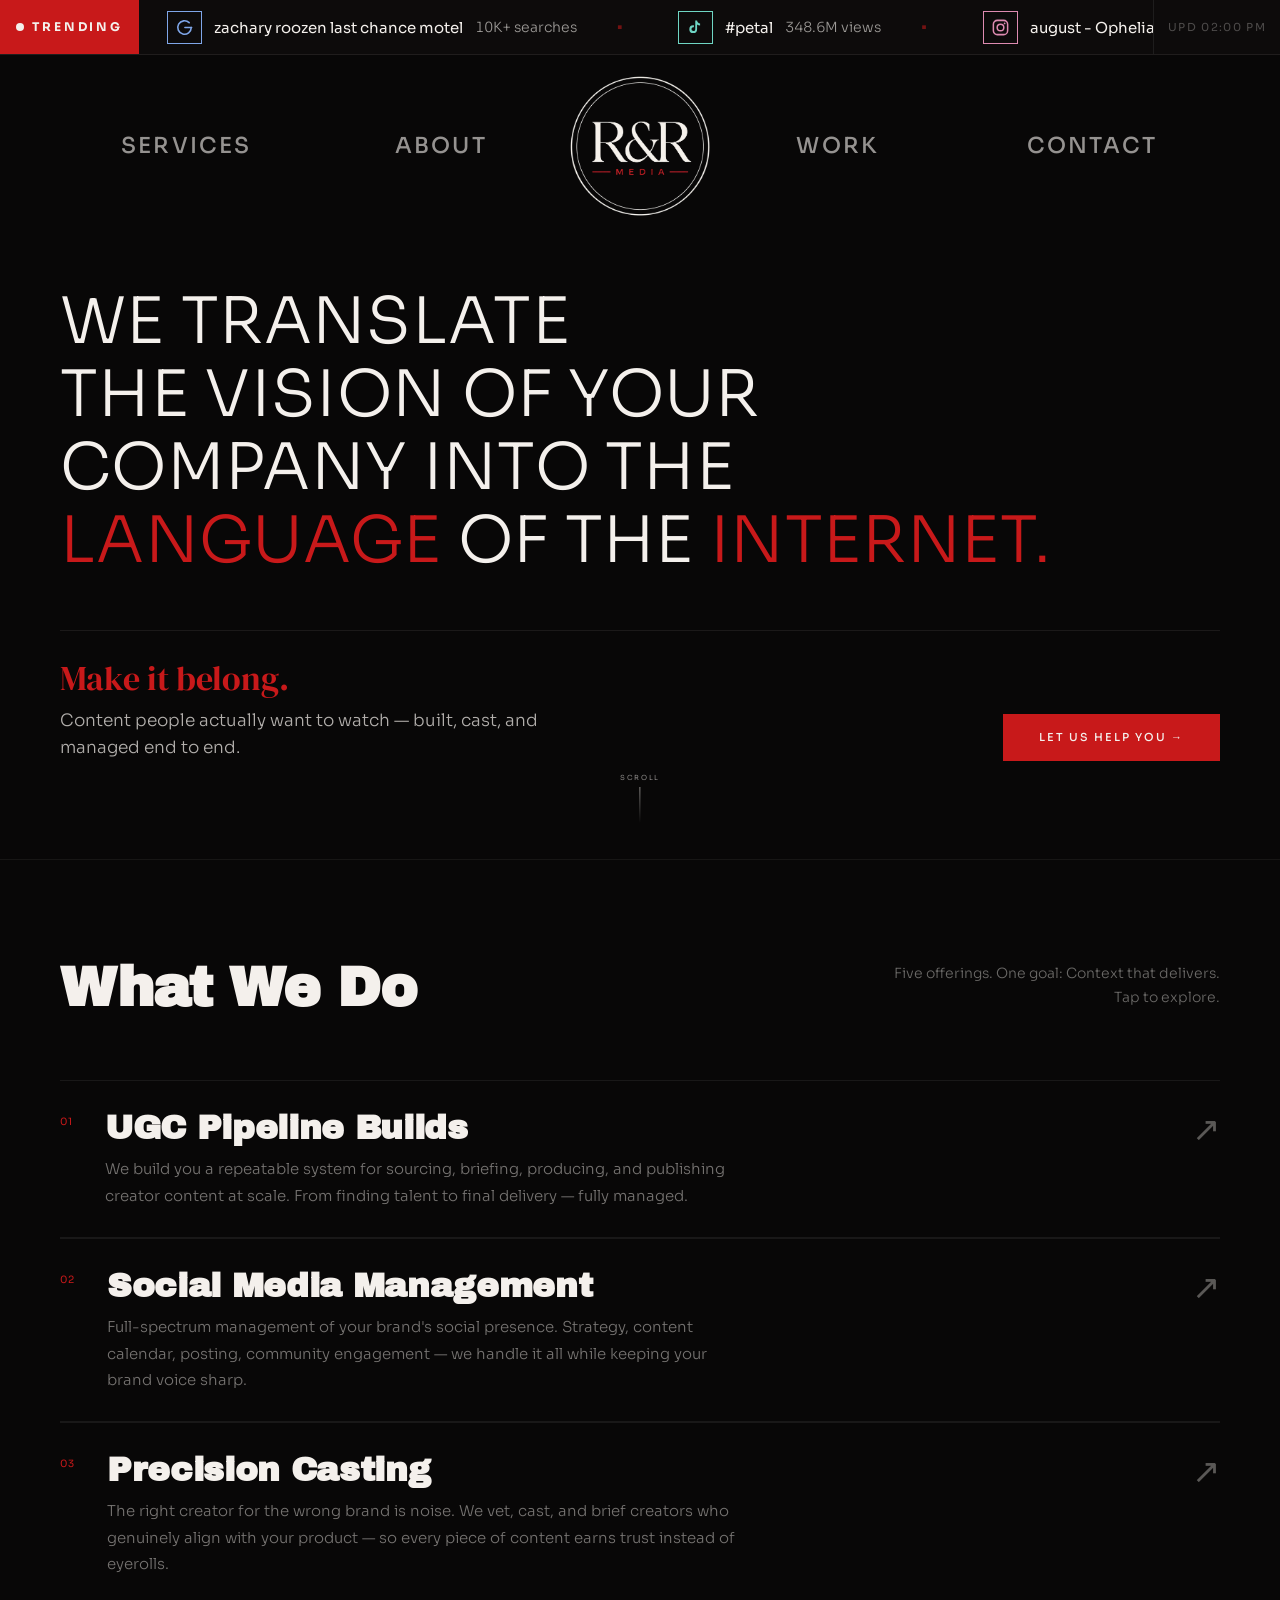
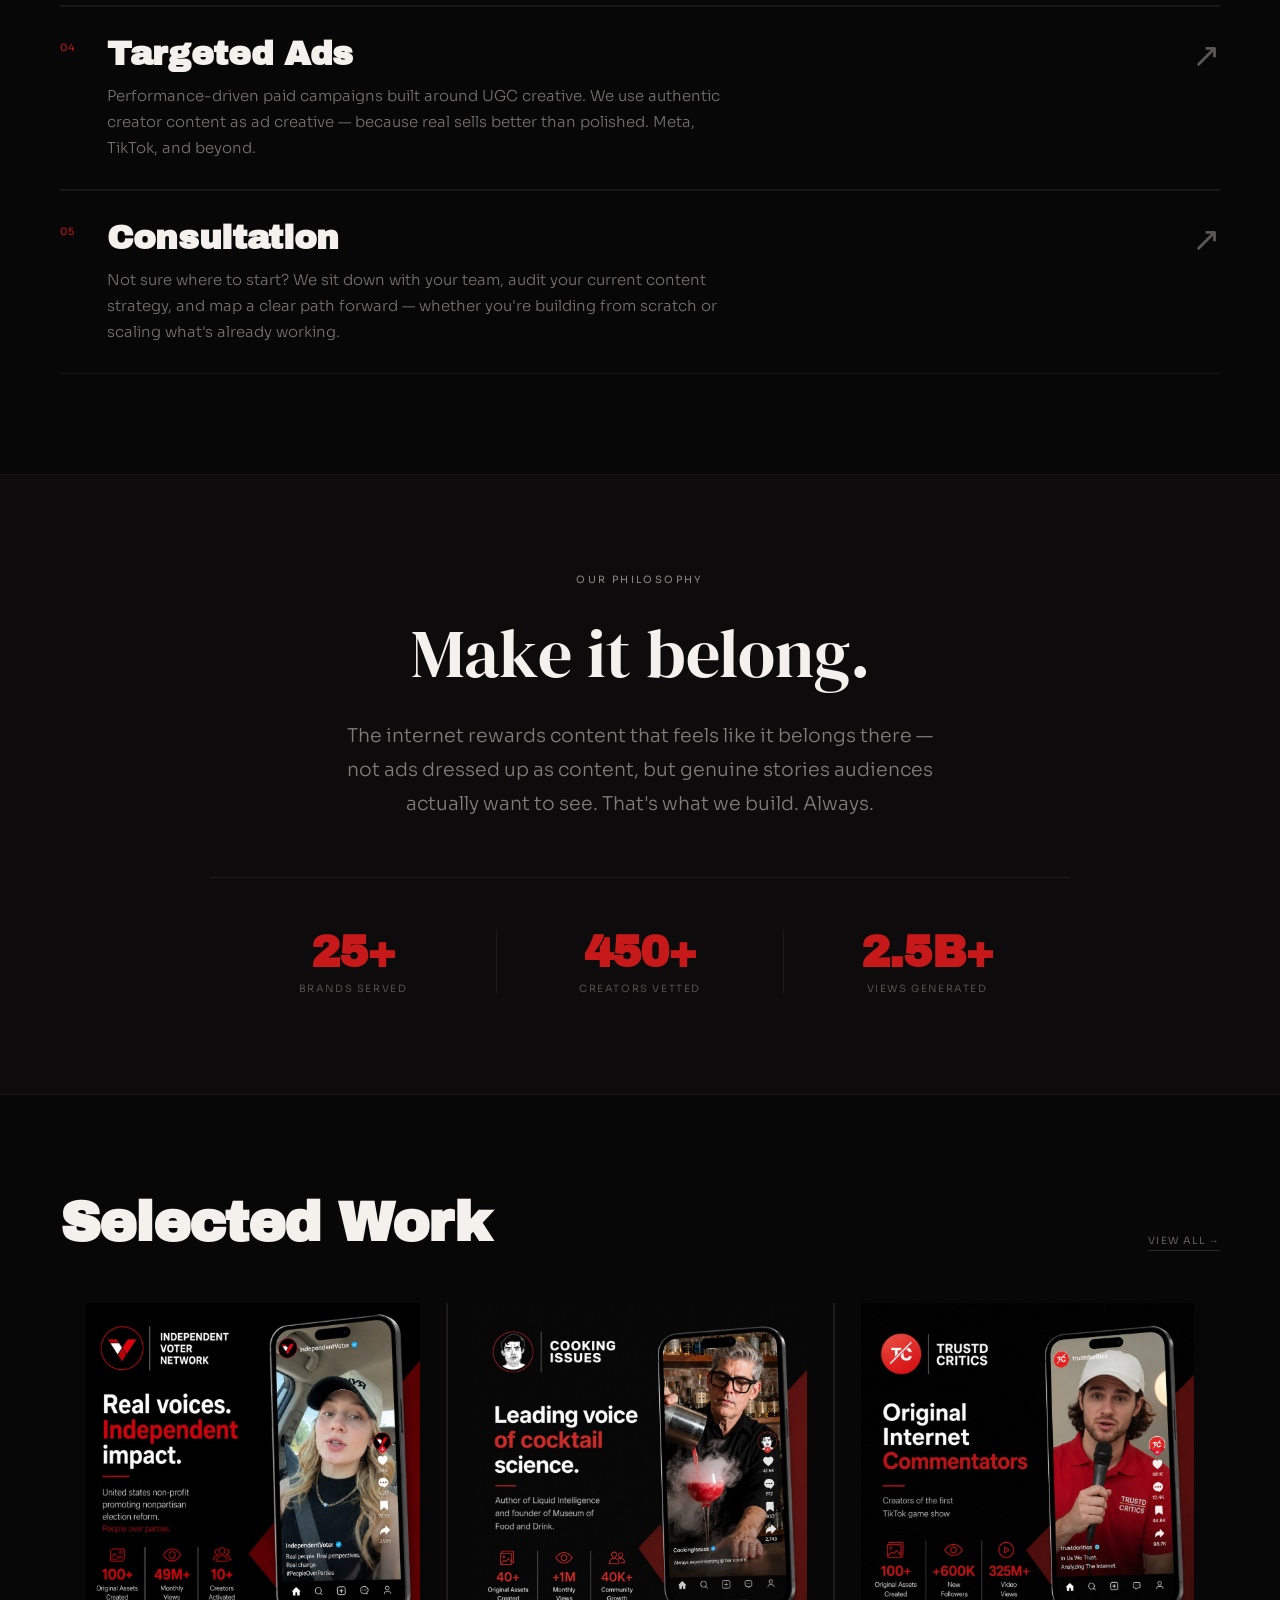
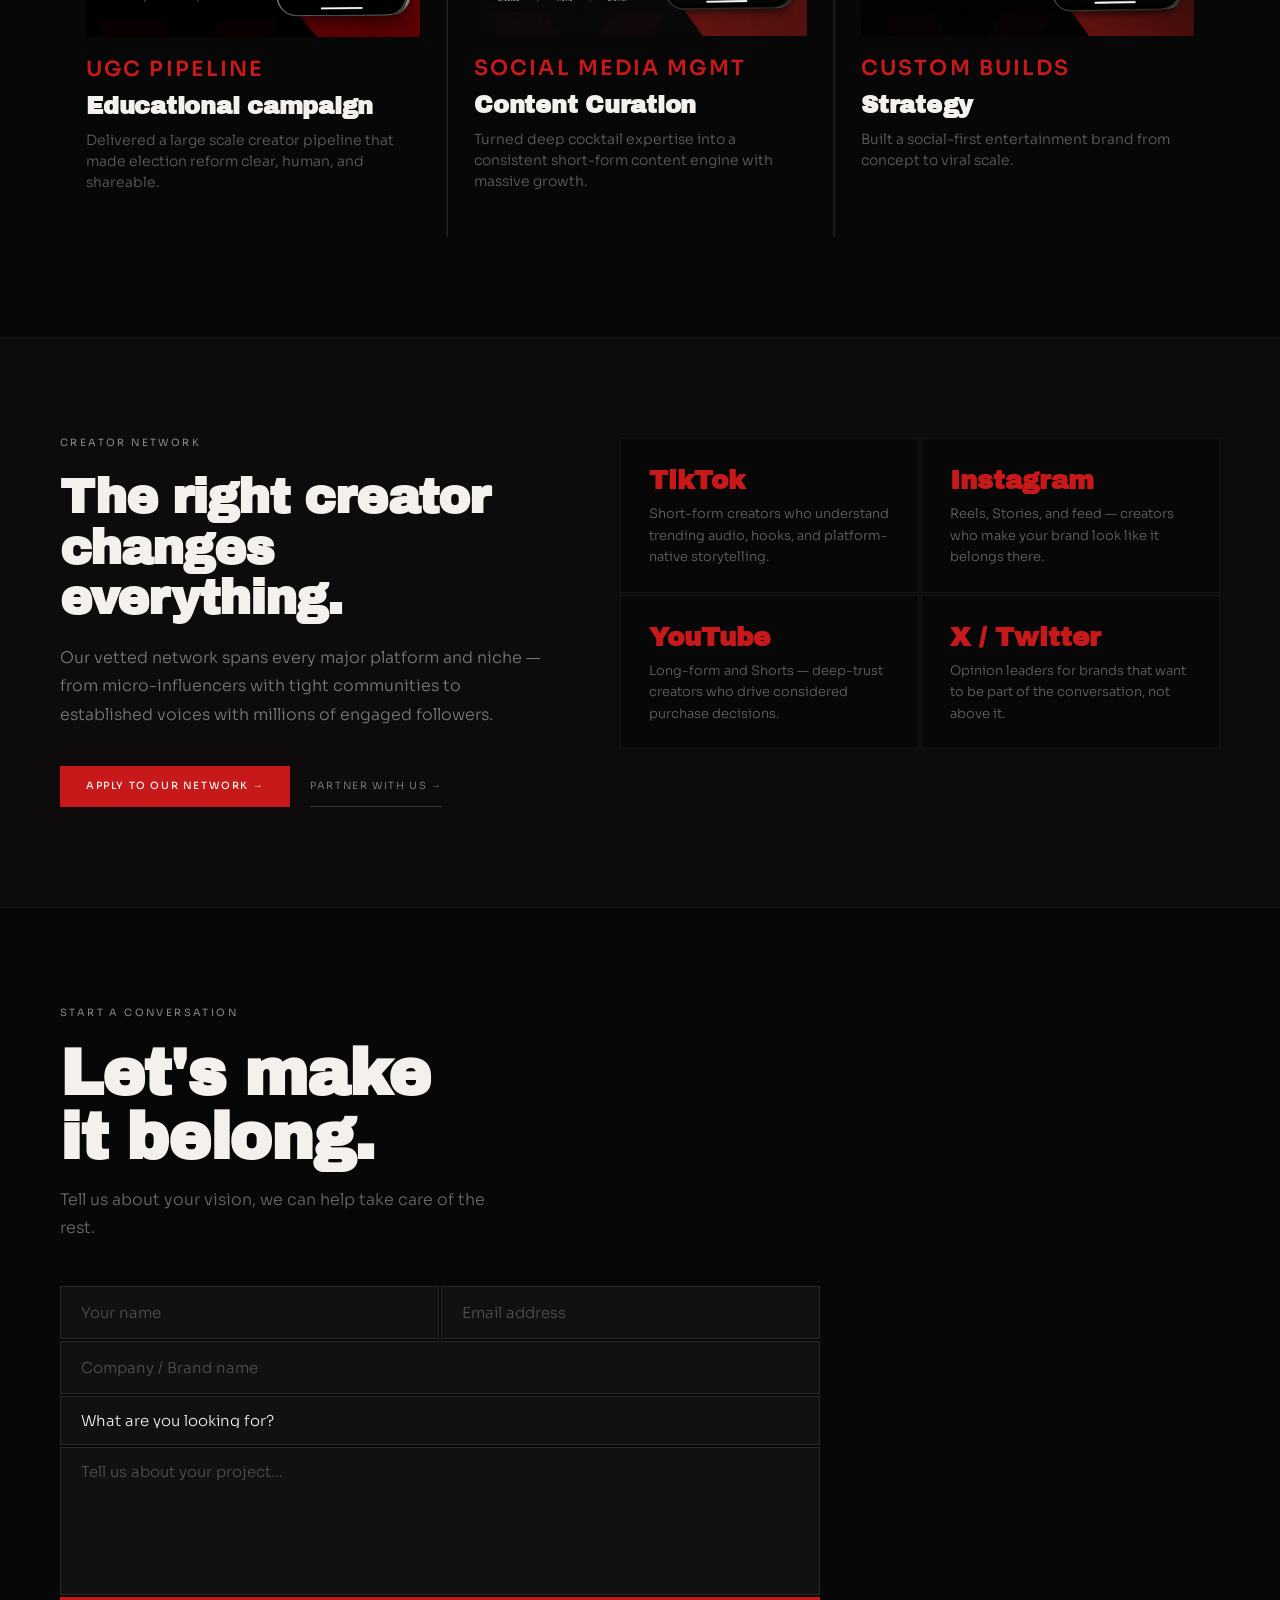
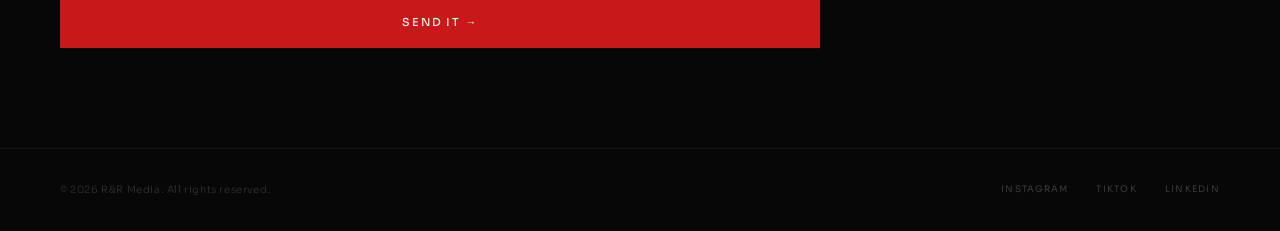
==== commit ce366821: "Add files via upload" ====
--- a/index2.html
+++ b/index2.html
@@ -2,7 +2,7 @@
 <html lang="en">
 <head>
 <meta charset="utf-8">
-<meta name="viewport" content="width=device-width, initial-scale=1">
+<meta name="viewport" content="width=device-width, initial-scale=1, viewport-fit=cover">
 <title>R&amp;R Media — Content people actually want to watch</title>
 <meta name="description" content="R&amp;R Media builds UGC pipelines, manages social presence, casts creators, and runs performance ads for brands that want content people actually watch.">
 <link rel="stylesheet" href="css/styles.css">
--- a/css/styles.css
+++ b/css/styles.css
@@ -50,7 +50,11 @@
 .ttk-item:hover .ttk-title { color: #C8191A; }
 @keyframes tickerMove { from { transform: translateX(0); } to { transform: translateX(-50%); } }
 @keyframes ttkPulse { 0%, 100% { opacity: 1; } 50% { opacity: 0.25; } }
-@media (max-width: 640px) { .ttk-upd { display: none; } }
+@media (max-width: 767px) {
+  .ttk-upd { display: none; }
+  .ttk-label span:not(.ttk-dot) { display: none; }
+  .ttk-label { padding: 0 12px; }
+}
 @media (prefers-reduced-motion: reduce) { .ttk-track, .ttk-dot { animation: none !important; } }
 
 /* ── Nav ─────────────────────────────────────────────────────────────────── */
--- a/css/home.css
+++ b/css/home.css
@@ -107,6 +107,7 @@
   .rr-wgrid > .work-card:nth-child(n+3) { border-top: 1px solid rgba(244,240,236,0.1); padding-top: 36px; margin-top: 36px; }
 }
 @media (max-width: 767px) {
+  .scroll-cue { display: none; }
   .rr-wgrid > .work-card:not(:first-child) { border-top: 1px solid rgba(244,240,236,0.1); padding-top: 36px; margin-top: 36px; }
 }
 
@@ -172,3 +173,10 @@
   .rr-creators { flex-direction: column; gap: 48px; }
   footer { padding: 32px 40px; }
 }
+
+@media (max-width: 767px) {
+  .rr-creators { align-items: stretch; }
+  .rr-pgrid { width: 100%; min-width: 0; grid-template-columns: 1fr; }
+  .platform-tile { min-width: 0; padding: 22px 20px 20px; }
+  .platform-tile h3 { font-size: 22px; }
+}
--- a/css/home2.css
+++ b/css/home2.css
@@ -68,8 +68,16 @@
 }
 
 @media (max-width: 767px) {
+  .scroll-cue { display: none; }
   .rr-wgrid { grid-template-columns: 1fr; grid-auto-rows: auto; }
   .rr-wgrid > .work-card:not(:first-child) {
     border-top: 1px solid rgba(244,240,236,0.1); padding-top: 36px; margin-top: 36px;
   }
 }
+
+@media (max-width: 767px) {
+  .rr-creators { align-items: stretch; }
+  .rr-pgrid { width: 100%; min-width: 0; grid-template-columns: 1fr; }
+  .platform-tile { min-width: 0; padding: 22px 20px 20px; }
+  .platform-tile h3 { font-size: 22px; }
+}
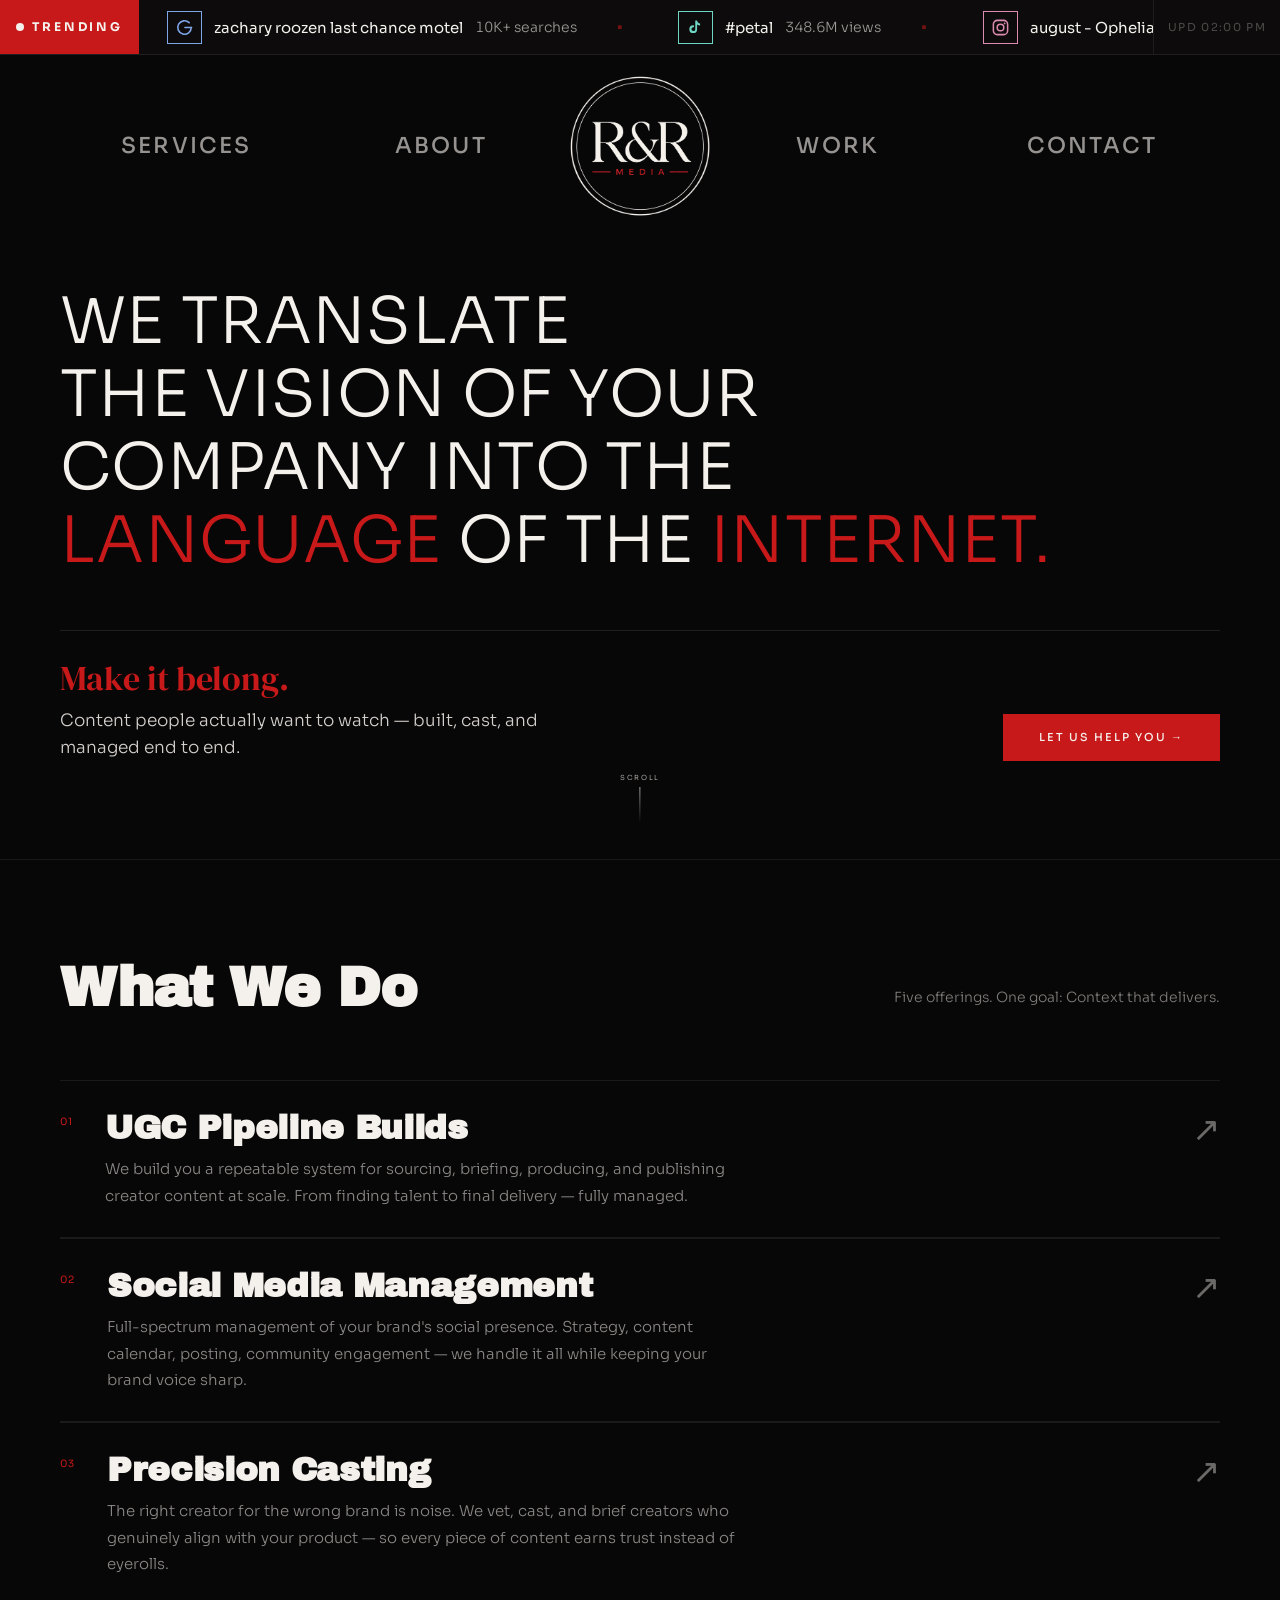
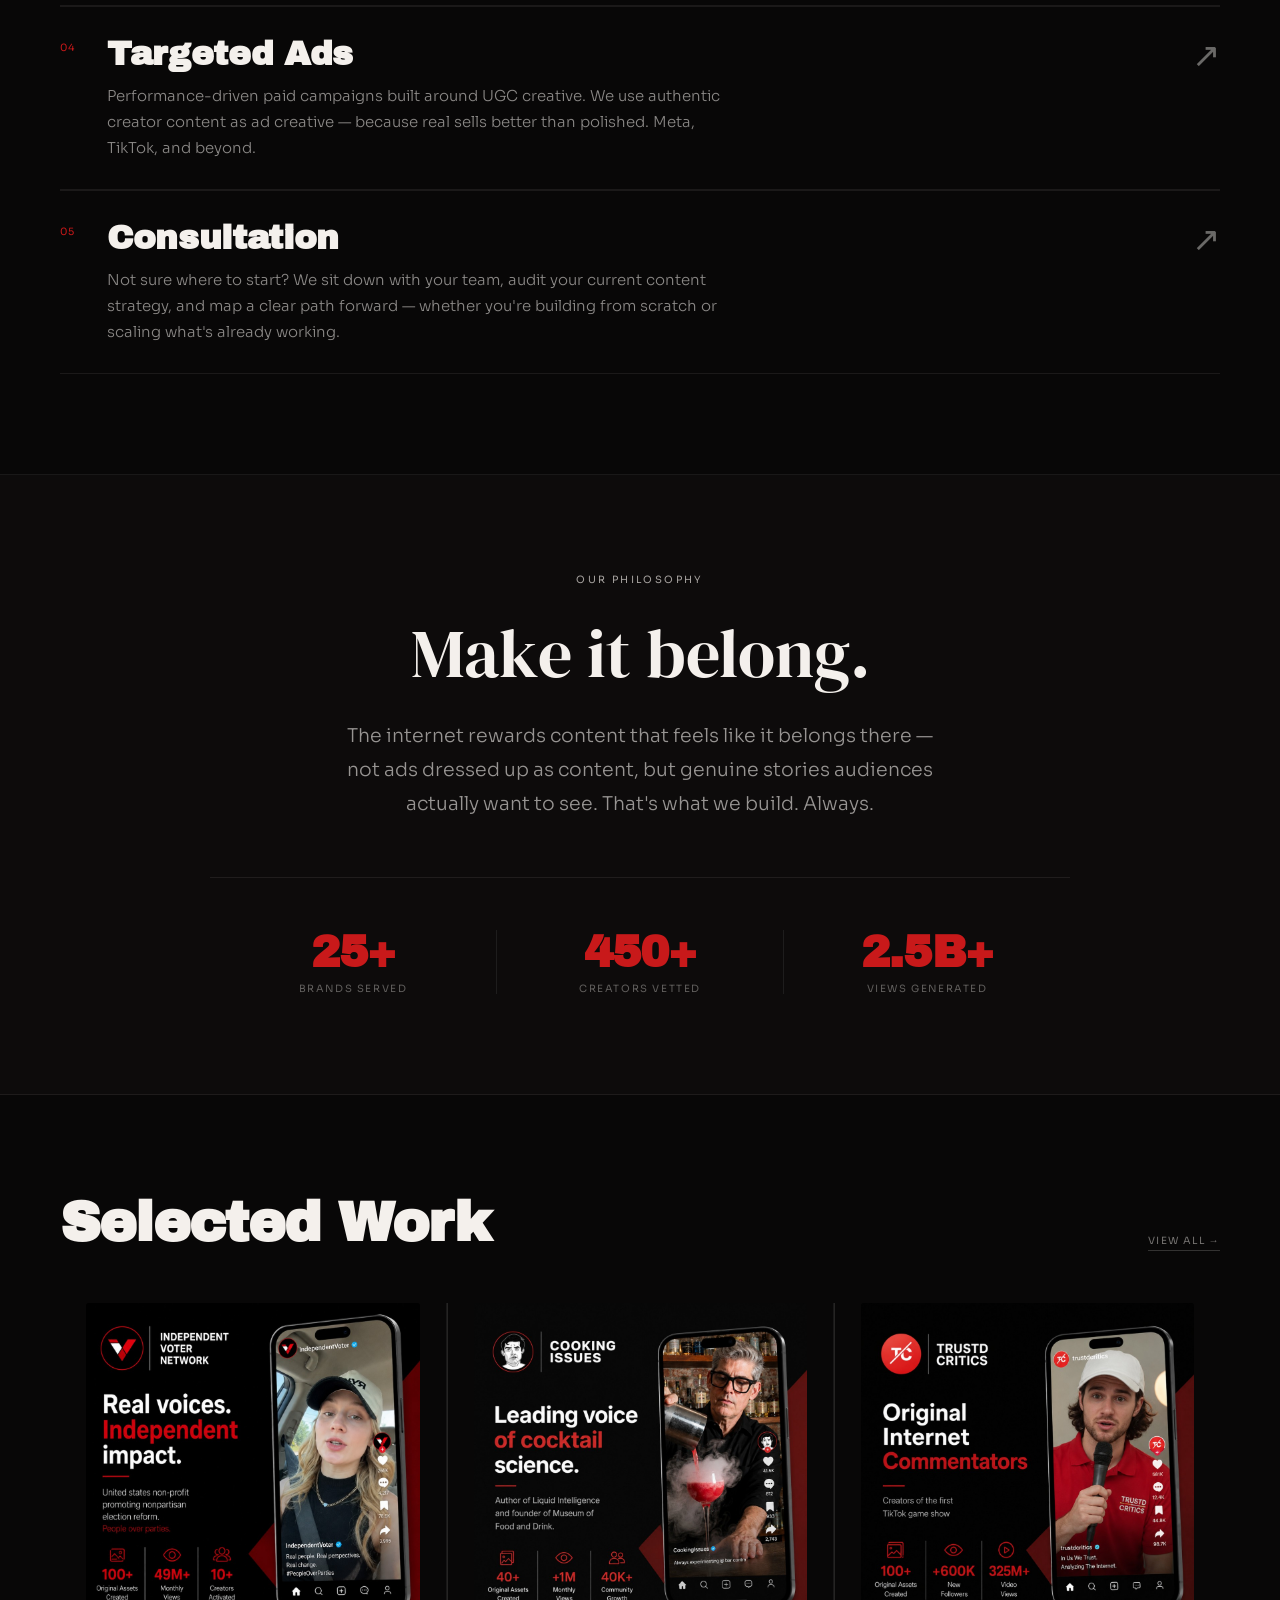
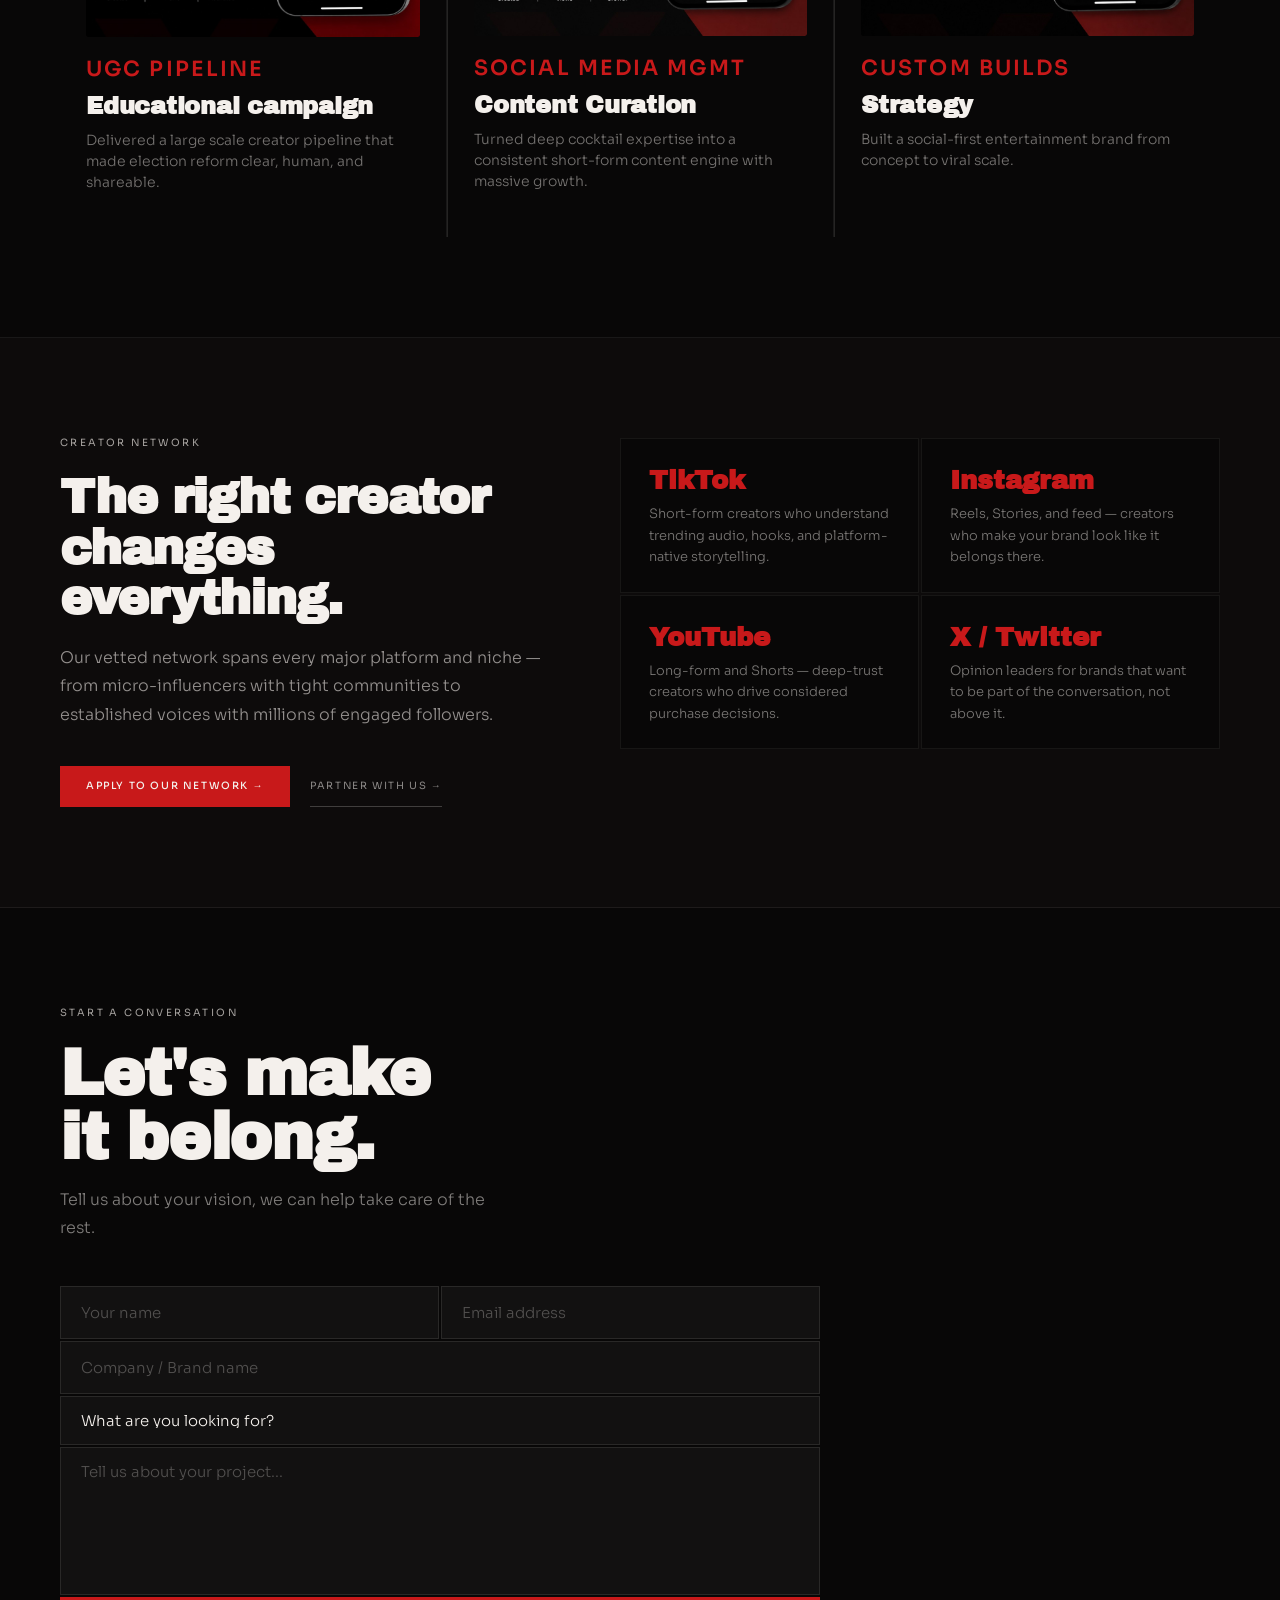
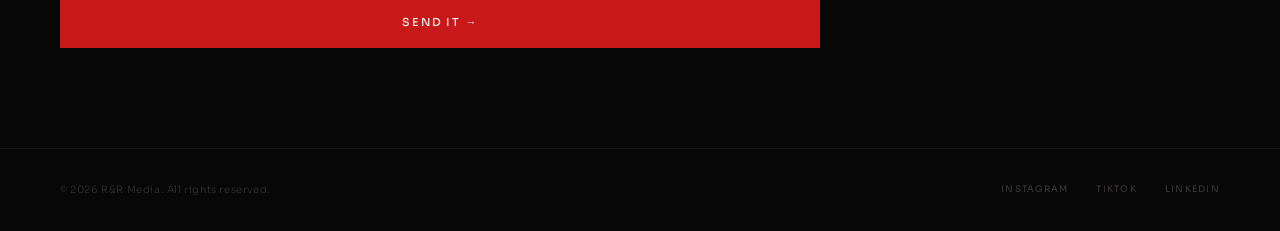
==== commit 58757a13: "Add files via upload" ====
--- a/index2.html
+++ b/index2.html
@@ -9,7 +9,7 @@
 <link rel="stylesheet" href="css/home.css">
 <link rel="stylesheet" href="css/home2.css">
 </head>
-<body>
+<body class="">
 
 <!-- ── Trending ticker (filled from trends/feed.json by js/app.js) ────────── -->
 <div class="ttk-bar" role="marquee" aria-label="Trending topics ticker">
@@ -77,7 +77,7 @@
 <section id="services" class="sec">
   <div class="sec-head" data-reveal>
     <h2>What We Do</h2>
-    <p>Five offerings. One goal: Context that delivers.<br>Tap to explore.</p>
+    <p>Five offerings. One goal: Context that delivers.</p>
   </div>
 
   <a href="services.html#ugc-pipeline" class="svc-link">
@@ -86,7 +86,6 @@
       <div style="flex:1;">
         <div class="svc-title">UGC Pipeline Builds</div>
         <div class="svc-desc">We build you a repeatable system for sourcing, briefing, producing, and publishing creator content at scale. From finding talent to final delivery — fully managed.
-          <span class="svc-tap">Tap to explore <span style="font-size:14px;">↗</span></span>
         </div>
       </div>
       <span class="svc-arrow">↗</span>
@@ -99,7 +98,6 @@
       <div style="flex:1;">
         <div class="svc-title">Social Media Management</div>
         <div class="svc-desc">Full-spectrum management of your brand's social presence. Strategy, content calendar, posting, community engagement — we handle it all while keeping your brand voice sharp.
-          <span class="svc-tap">Tap to explore <span style="font-size:14px;">↗</span></span>
         </div>
       </div>
       <span class="svc-arrow">↗</span>
@@ -112,7 +110,6 @@
       <div style="flex:1;">
         <div class="svc-title">Precision Casting</div>
         <div class="svc-desc">The right creator for the wrong brand is noise. We vet, cast, and brief creators who genuinely align with your product — so every piece of content earns trust instead of eyerolls.
-          <span class="svc-tap">Tap to explore <span style="font-size:14px;">↗</span></span>
         </div>
       </div>
       <span class="svc-arrow">↗</span>
@@ -125,7 +122,6 @@
       <div style="flex:1;">
         <div class="svc-title">Targeted Ads</div>
         <div class="svc-desc">Performance-driven paid campaigns built around UGC creative. We use authentic creator content as ad creative — because real sells better than polished. Meta, TikTok, and beyond.
-          <span class="svc-tap">Tap to explore <span style="font-size:14px;">↗</span></span>
         </div>
       </div>
       <span class="svc-arrow">↗</span>
@@ -138,7 +134,6 @@
       <div style="flex:1;">
         <div class="svc-title">Consultation</div>
         <div class="svc-desc">Not sure where to start? We sit down with your team, audit your current content strategy, and map a clear path forward — whether you're building from scratch or scaling what's already working.
-          <span class="svc-tap">Tap to explore <span style="font-size:14px;">↗</span></span>
         </div>
       </div>
       <span class="svc-arrow">↗</span>
--- a/css/home.css
+++ b/css/home.css
@@ -7,12 +7,12 @@
   min-height: calc(100vh - 180px);
   display: flex; flex-direction: column; justify-content: center;
   padding: 140px 60px 60px; position: relative;
-  border-bottom: 1px solid rgba(244,240,236,0.06);
+  border-bottom: 1px solid rgba(244,240,236,0.07);
 }
 .hero-grid { display: block; text-align: center; }
 .hero-eyebrow {
-  font: 400 11px/1 'Sora', sans-serif; letter-spacing: 0.24em; text-transform: uppercase;
-  color: rgba(244,240,236,0.55); margin-bottom: 28px;
+  font: 400 13.2px/1 'Sora', sans-serif; letter-spacing: 0.24em; text-transform: uppercase;
+  color: rgba(244,240,236,0.66); margin-bottom: 28px;
 }
 .rr-h1 {
   font: 900 clamp(48px,5.6vw,132px)/0.86 'Archivo Black', sans-serif;
@@ -20,74 +20,80 @@
 }
 .rr-italic {
   font: 300 clamp(28px,3.1vw,74px)/0.9 'Sora', sans-serif;
-  color: rgba(244,240,236,0.38); letter-spacing: -0.02em; font-style: italic; margin-top: 10px;
+  color: rgba(244,240,236,0.46); letter-spacing: -0.02em; font-style: italic; margin-top: 10px;
 }
 
 .rr-ansrow {
   margin-top: 44px; display: flex; align-items: center; justify-content: space-between;
-  padding-top: 32px; border-top: 1px solid rgba(244,240,236,0.08);
+  padding-top: 32px; border-top: 1px solid rgba(244,240,236,0.1);
 }
 .rr-ansrow .ans-copy { display: flex; align-items: baseline; gap: 20px; flex-wrap: wrap; }
 .ans-lede { font: 400 28px/1 'DM Serif Display', serif; color: #C8191A; }
-.ans-sub { font: 300 19px/1.6 'Sora', sans-serif; color: rgba(244,240,236,0.72); max-width: 430px; }
+.ans-sub { font: 300 19px/1.6 'Sora', sans-serif; color: rgba(244,240,236,0.86); max-width: 430px; }
 
 .scroll-cue {
   position: absolute; bottom: 36px; left: 50%; transform: translateX(-50%);
   display: flex; flex-direction: column; align-items: center; gap: 6px; pointer-events: none;
 }
-.scroll-cue span { font: 400 7px/1 'Sora', sans-serif; letter-spacing: 0.22em; text-transform: uppercase; color: rgba(244,240,236,0.55); }
-.scroll-cue i { width: 1px; height: 36px; background: linear-gradient(to bottom, rgba(244,240,236,0.55), transparent); }
+.scroll-cue span { font: 400 7px/1 'Sora', sans-serif; letter-spacing: 0.22em; text-transform: uppercase; color: rgba(244,240,236,0.66); }
+.scroll-cue i { width: 1px; height: 36px; background: linear-gradient(to bottom, rgba(244,240,236,0.66), transparent); }
 
 /* ── Section furniture ───────────────────────────────────────────────────── */
-.sec { padding: 100px 60px; border-bottom: 1px solid rgba(244,240,236,0.06); }
+.sec { padding: 100px 60px; border-bottom: 1px solid rgba(244,240,236,0.07); }
 .sec--panel { background: #0D0B0B; }
 .sec-head { display: flex; align-items: flex-end; justify-content: space-between; gap: 40px; margin-bottom: 64px; }
 .sec-head h2 { font: 900 56px/1 'Archivo Black', sans-serif; color: #F4F0EC; letter-spacing: -0.02em; }
-.sec-head p { font: 300 14px/1.7 'Sora', sans-serif; color: rgba(244,240,236,0.42); max-width: 360px; text-align: right; padding-bottom: 6px; }
-.eyebrow { font: 400 10px/1 'Sora', sans-serif; letter-spacing: 0.24em; text-transform: uppercase; color: rgba(244,240,236,0.55); }
+.sec-head p { font: 300 14px/1.7 'Sora', sans-serif; color: rgba(244,240,236,0.5); max-width: 360px; text-align: right; padding-bottom: 6px; }
+.eyebrow { font: 400 10px/1 'Sora', sans-serif; letter-spacing: 0.24em; text-transform: uppercase; color: rgba(244,240,236,0.66); }
 
 /* ── Services list ───────────────────────────────────────────────────────── */
 .svc-link { text-decoration: none; display: block; }
 .svc-row {
-  padding: 28px 0; border-top: 1px solid rgba(244,240,236,0.07);
+  padding: 28px 0; border-top: 1px solid rgba(244,240,236,0.08);
   display: flex; align-items: flex-start; gap: 32px;
   transition: opacity 0.2s; cursor: pointer;
 }
-.svc-row:last-of-type { border-bottom: 1px solid rgba(244,240,236,0.07); }
+.svc-row:last-of-type { border-bottom: 1px solid rgba(244,240,236,0.08); }
 .svc-row:hover { opacity: 0.65; }
 .svc-row:hover .svc-arrow { color: #C8191A; transform: translate(3px,-3px); }
 .svc-num { font: 400 10px/1 'Sora', sans-serif; color: #C8191A; letter-spacing: 0.1em; flex-shrink: 0; padding-top: 8px; }
 .svc-title { font: 900 34px/1.1 'Archivo Black', sans-serif; color: #F4F0EC; letter-spacing: -0.01em; margin-bottom: 10px; }
-.svc-desc { font: 300 15px/1.75 'Sora', sans-serif; color: rgba(244,240,236,0.46); max-width: 640px; }
-.svc-arrow { color: rgba(244,240,236,0.35); font-size: 34px; line-height: 1; flex-shrink: 0; padding-top: 4px; transition: color 0.2s, transform 0.25s; }
+.svc-desc { font: 300 15px/1.75 'Sora', sans-serif; color: rgba(244,240,236,0.55); max-width: 640px; }
+.svc-arrow { color: rgba(244,240,236,0.42); font-size: 34px; line-height: 1; flex-shrink: 0; padding-top: 4px; transition: color 0.2s, transform 0.25s; }
 .svc-tap { display: none; }
-@keyframes svcTapPulse { 0%,100% { opacity: 0.55; transform: translateX(0); } 50% { opacity: 1; transform: translateX(4px); } }
+@keyframes svcCueGlow {
+  0%, 100% { border-color: rgba(200,25,26,0.45); box-shadow: 0 0 0 0 rgba(200,25,26,0); }
+  50%      { border-color: rgba(200,25,26,1);    box-shadow: 0 0 0 5px rgba(200,25,26,0.10); }
+}
 @media (max-width: 760px) {
-  .svc-tap {
-    display: inline-flex; align-items: center; gap: 7px; margin-top: 14px;
-    font: 600 11px/1 'Sora', sans-serif; letter-spacing: 0.16em; text-transform: uppercase;
-    color: #C8191A; animation: svcTapPulse 1.8s ease-in-out infinite;
+  .svc-row { align-items: center; gap: 18px; }
+  .svc-arrow {
+    display: flex; align-items: center; justify-content: center;
+    width: 44px; height: 44px; padding: 0; flex-shrink: 0;
+    border: 1px solid rgba(200,25,26,0.45); border-radius: 50%;
+    font-size: 17px; color: #C8191A;
+    animation: svcCueGlow 2.4s ease-in-out infinite;
   }
-  .svc-arrow { display: none; }
+  .svc-row:active .svc-arrow { background: #C8191A; color: #F4F0EC; animation: none; }
 }
 
 /* ── Manifesto ───────────────────────────────────────────────────────────── */
 .manifesto { max-width: 860px; margin: 0 auto; text-align: center; }
 .rr-mhead { font: 400 68px/1.08 'DM Serif Display', serif; color: #F4F0EC; margin-bottom: 28px; }
-.manifesto-body { font: 300 19px/1.8 'Sora', sans-serif; color: rgba(244,240,236,0.5); max-width: 600px; margin: 0 auto 56px; }
-.rr-stats { display: flex; justify-content: center; border-top: 1px solid rgba(244,240,236,0.07); padding-top: 52px; }
-.rr-stats > div { flex: 1; padding: 0 40px; border-right: 1px solid rgba(244,240,236,0.07); }
+.manifesto-body { font: 300 19px/1.8 'Sora', sans-serif; color: rgba(244,240,236,0.6); max-width: 600px; margin: 0 auto 56px; }
+.rr-stats { display: flex; justify-content: center; border-top: 1px solid rgba(244,240,236,0.08); padding-top: 52px; }
+.rr-stats > div { flex: 1; padding: 0 40px; border-right: 1px solid rgba(244,240,236,0.08); }
 .rr-stats > div:last-child { border-right: none; }
 .stat-n { font: 900 44px/1 'Archivo Black', sans-serif; color: #C8191A; letter-spacing: -0.02em; }
-.stat-l { font: 400 10px/1 'Sora', sans-serif; letter-spacing: 0.16em; text-transform: uppercase; color: rgba(244,240,236,0.3); margin-top: 10px; }
+.stat-l { font: 400 10px/1 'Sora', sans-serif; letter-spacing: 0.16em; text-transform: uppercase; color: rgba(244,240,236,0.36); margin-top: 10px; }
 
 /* ── Selected work ───────────────────────────────────────────────────────── */
 .work-head { display: flex; align-items: flex-end; justify-content: space-between; margin-bottom: 52px; }
 .work-head h2 { font: 900 56px/1 'Archivo Black', sans-serif; color: #F4F0EC; letter-spacing: -0.02em; }
 .work-all {
   font: 400 10px/1 'Sora', sans-serif; letter-spacing: 0.14em; text-transform: uppercase;
-  color: rgba(244,240,236,0.38); text-decoration: none; padding-bottom: 4px;
-  border-bottom: 1px solid rgba(244,240,236,0.15);
+  color: rgba(244,240,236,0.46); text-decoration: none; padding-bottom: 4px;
+  border-bottom: 1px solid rgba(244,240,236,0.18);
 }
 .rr-wgrid { display: grid; grid-template-columns: 1fr 1fr 1fr; gap: 0; }
 .work-card { display: flex; flex-direction: column; padding: 0 32px; }
@@ -96,47 +102,47 @@
 .work-meta { margin-top: 24px; }
 .work-kicker { font: 600 25px/1.15 'Sora', sans-serif; letter-spacing: 0.12em; text-transform: uppercase; color: #C8191A; margin-bottom: 10px; }
 .work-name { font: 900 19px/1.2 'Archivo Black', sans-serif; color: #F4F0EC; letter-spacing: -0.01em; }
-.work-desc { font: 300 14px/1.5 'Sora', sans-serif; color: rgba(244,240,236,0.72); margin-top: 8px; }
-.work-stats { font: 300 17.5px/1.5 'Sora', sans-serif; color: rgba(244,240,236,0.38); margin-top: 10px; }
+.work-desc { font: 300 14px/1.5 'Sora', sans-serif; color: rgba(244,240,236,0.86); margin-top: 8px; }
+.work-stats { font: 300 17.5px/1.5 'Sora', sans-serif; color: rgba(244,240,236,0.46); margin-top: 10px; }
 
 @media (min-width: 1101px) {
-  .rr-wgrid > .work-card:not(:first-child) { border-left: 1px solid rgba(244,240,236,0.1); }
+  .rr-wgrid > .work-card:not(:first-child) { border-left: 1px solid rgba(244,240,236,0.12); }
 }
 @media (min-width: 768px) and (max-width: 1100px) {
-  .rr-wgrid > .work-card:nth-child(2n) { border-left: 1px solid rgba(244,240,236,0.1); }
-  .rr-wgrid > .work-card:nth-child(n+3) { border-top: 1px solid rgba(244,240,236,0.1); padding-top: 36px; margin-top: 36px; }
+  .rr-wgrid > .work-card:nth-child(2n) { border-left: 1px solid rgba(244,240,236,0.12); }
+  .rr-wgrid > .work-card:nth-child(n+3) { border-top: 1px solid rgba(244,240,236,0.12); padding-top: 36px; margin-top: 36px; }
 }
 @media (max-width: 767px) {
   .scroll-cue { display: none; }
-  .rr-wgrid > .work-card:not(:first-child) { border-top: 1px solid rgba(244,240,236,0.1); padding-top: 36px; margin-top: 36px; }
+  .rr-wgrid > .work-card:not(:first-child) { border-top: 1px solid rgba(244,240,236,0.12); padding-top: 36px; margin-top: 36px; }
 }
 
 /* ── Creator network ─────────────────────────────────────────────────────── */
 .rr-creators { display: flex; gap: 80px; align-items: flex-start; }
 .creators-copy { flex: 1; max-width: 480px; }
 .creators-head { font: 900 48px/1.05 'Archivo Black', sans-serif; color: #F4F0EC; letter-spacing: -0.02em; margin-bottom: 20px; }
-.creators-body { font: 300 16px/1.8 'Sora', sans-serif; color: rgba(244,240,236,0.48); margin-bottom: 36px; }
+.creators-body { font: 300 16px/1.8 'Sora', sans-serif; color: rgba(244,240,236,0.58); margin-bottom: 36px; }
 .creators-cta { display: flex; gap: 20px; flex-wrap: wrap; }
 .btn-red--sm { font-size: 10px; letter-spacing: 0.16em; padding: 15px 26px; }
 .btn-ghost {
   font: 400 10px/1 'Sora', sans-serif; letter-spacing: 0.16em; text-transform: uppercase;
-  color: rgba(244,240,236,0.45); text-decoration: none; display: flex; align-items: center;
-  padding: 15px 0; border-bottom: 1px solid rgba(244,240,236,0.18); transition: color 0.2s;
+  color: rgba(244,240,236,0.54); text-decoration: none; display: flex; align-items: center;
+  padding: 15px 0; border-bottom: 1px solid rgba(244,240,236,0.22); transition: color 0.2s;
 }
 .btn-ghost:hover { color: #F4F0EC; }
 .rr-pgrid { flex: 1; display: grid; grid-template-columns: 1fr 1fr; gap: 2px; }
 .platform-tile {
-  background: #080707; padding: 28px 28px 24px; border: 1px solid rgba(244,240,236,0.05);
+  background: #080707; padding: 28px 28px 24px; border: 1px solid rgba(244,240,236,0.06);
   transition: border-color 0.2s; cursor: default;
 }
 .platform-tile:hover { border-color: rgba(200,25,26,0.35); }
 .platform-tile h3 { font: 900 26px/1 'Archivo Black', sans-serif; color: #C8191A; margin-bottom: 10px; }
-.platform-tile p { font: 300 13px/1.65 'Sora', sans-serif; color: rgba(244,240,236,0.4); }
+.platform-tile p { font: 300 13px/1.65 'Sora', sans-serif; color: rgba(244,240,236,0.48); }
 
 /* ── Contact ─────────────────────────────────────────────────────────────── */
 .contact-wrap { max-width: 760px; }
 .contact-head { font: 900 64px/1 'Archivo Black', sans-serif; color: #F4F0EC; letter-spacing: -0.02em; margin: 24px 0 16px; }
-.contact-body { font: 300 16px/1.75 'Sora', sans-serif; color: rgba(244,240,236,0.42); margin-bottom: 44px; max-width: 460px; }
+.contact-body { font: 300 16px/1.75 'Sora', sans-serif; color: rgba(244,240,236,0.5); margin-bottom: 44px; max-width: 460px; }
 #contact-form { display: flex; flex-direction: column; gap: 2px; }
 .rr-frow { display: grid; grid-template-columns: 1fr 1fr; gap: 2px; }
 #contact-form textarea { height: 148px; resize: none; }
@@ -180,3 +186,22 @@
   .platform-tile { min-width: 0; padding: 22px 20px 20px; }
   .platform-tile h3 { font-size: 22px; }
 }
+
+/* ── DEBUG: work-grid alignment guides (toggle with "g") ─────────────────── */
+body.debug-grid .rr-wgrid { outline: 1px dashed rgba(0,229,255,0.55); outline-offset: 0; }
+body.debug-grid .work-card { outline: 1px dashed rgba(0,229,255,0.45); position: relative; }
+body.debug-grid .work-shot { outline: 1px solid rgba(255,0,153,0.7); position: relative; }
+body.debug-grid .work-shot::after {
+  content: ''; position: absolute; inset: 0; pointer-events: none;
+  background:
+    linear-gradient(to right, transparent calc(50% - 0.5px), rgba(0,229,255,0.6) calc(50% - 0.5px), rgba(0,229,255,0.6) calc(50% + 0.5px), transparent calc(50% + 0.5px)),
+    linear-gradient(to bottom, transparent calc(50% - 0.5px), rgba(0,229,255,0.6) calc(50% - 0.5px), rgba(0,229,255,0.6) calc(50% + 0.5px), transparent calc(50% + 0.5px));
+}
+body.debug-grid .work-shot img { outline: 1px solid #FFD400; }
+body.debug-grid .work-meta { outline: 1px dashed rgba(255,214,0,0.4); }
+body.debug-grid #work::before {
+  content: 'GRID DEBUG — press G to toggle'; position: absolute; top: 8px; right: 20px;
+  font: 400 10px/1 'Sora', sans-serif; letter-spacing: 0.16em; text-transform: uppercase;
+  color: #00E5FF; z-index: 50;
+}
+body.debug-grid #work { position: relative; }
